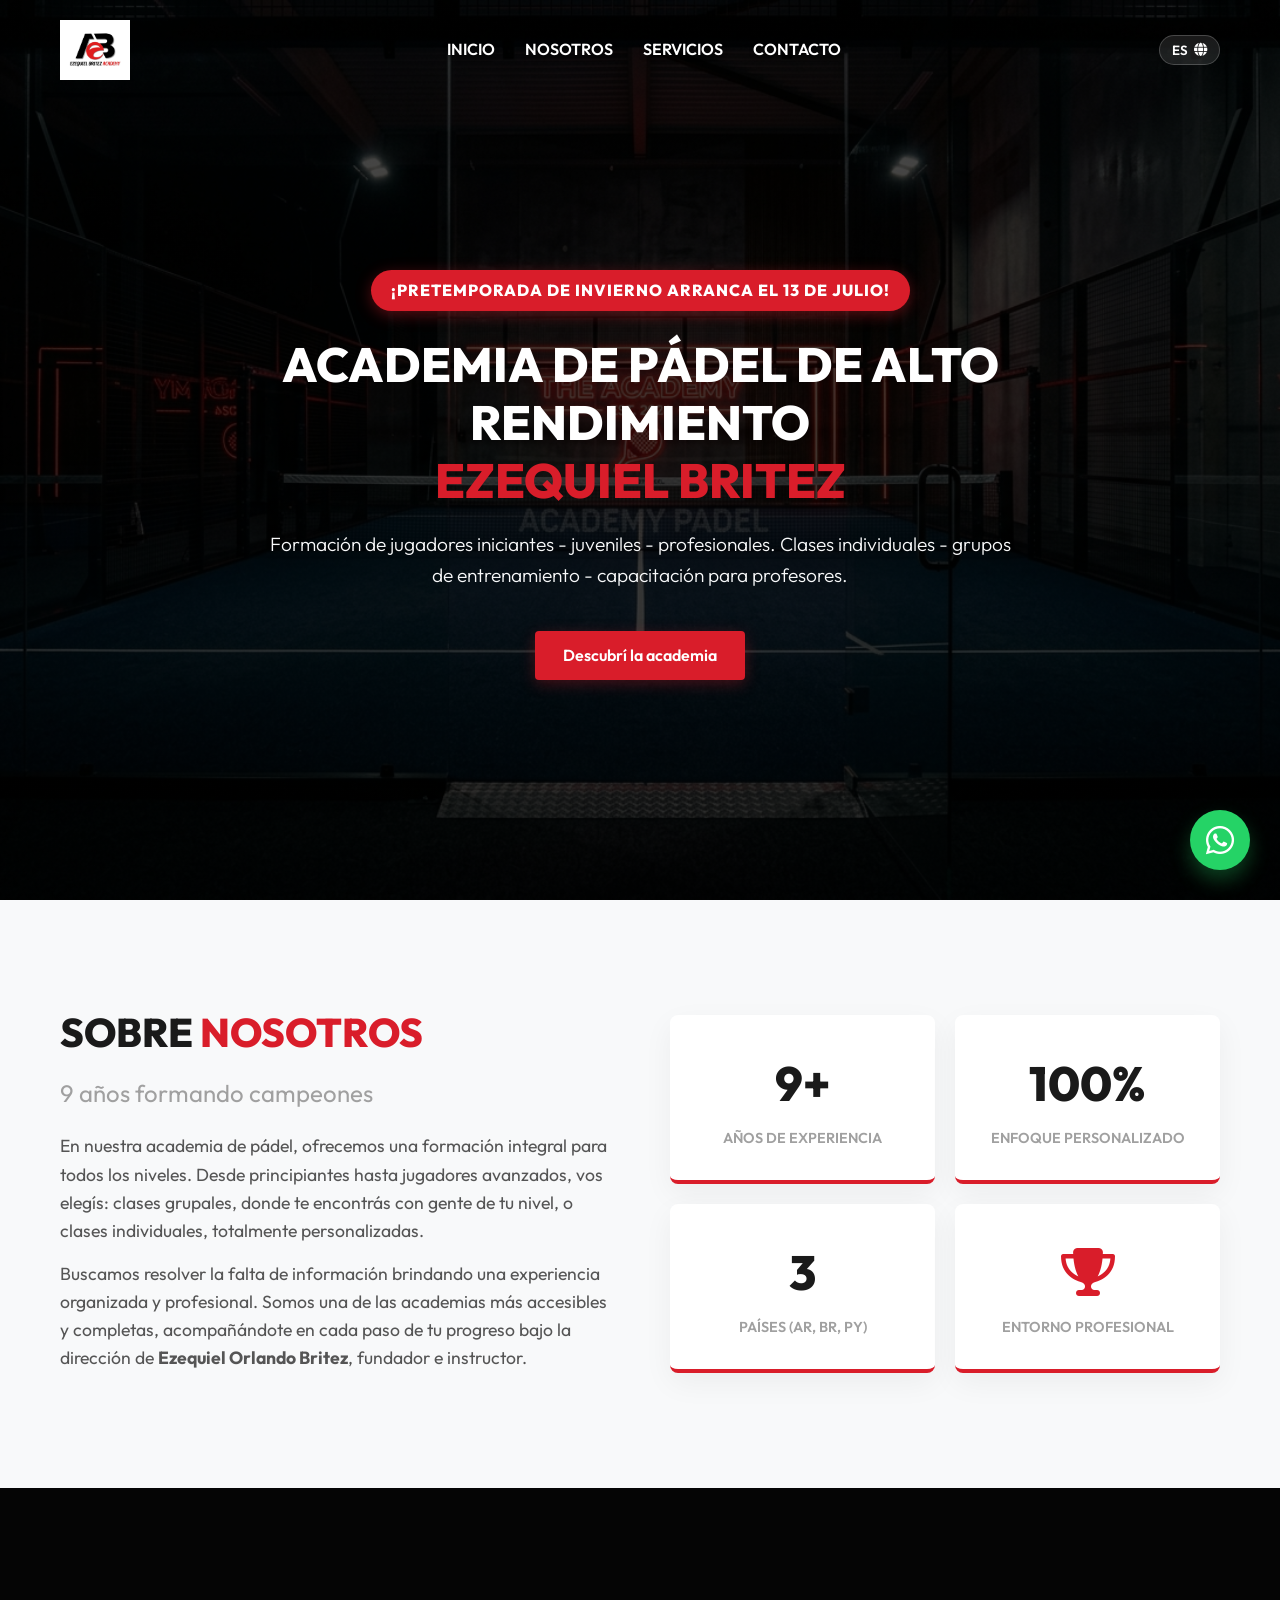
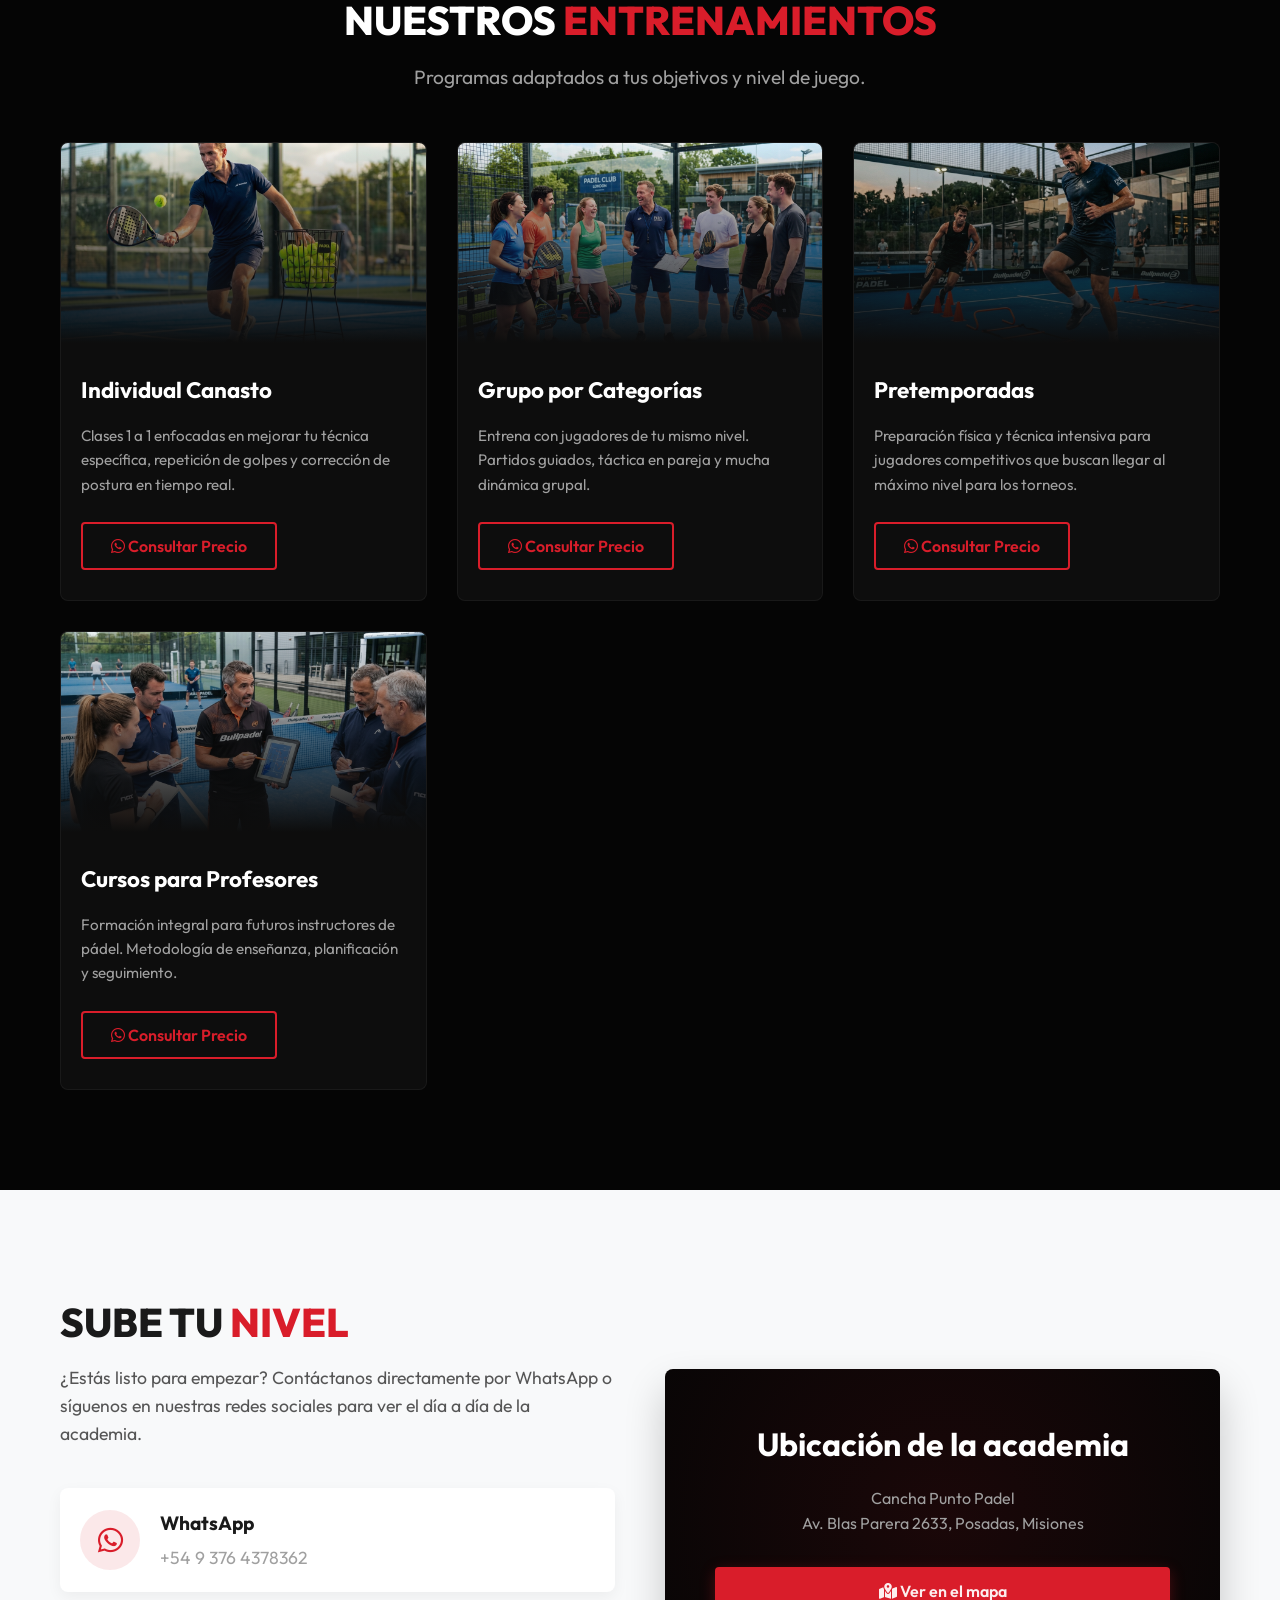
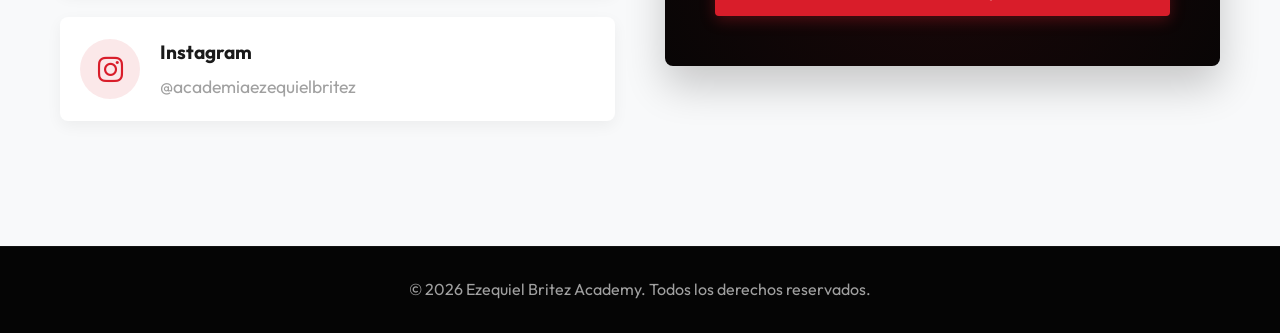
==== index.html @ 7bf3401f "Add files via upload" ====
<!DOCTYPE html>
<html lang="es">
<head>
    <meta charset="UTF-8">
    <meta name="viewport" content="width=device-width, initial-scale=1.0">
    <title>Academia Ezequiel Britez - Pádel</title>
    <meta name="description" content="Academia de Pádel Ezequiel Britez. Formación integral para todos los niveles: principiantes, avanzados, clases grupales e individuales.">
    <link rel="stylesheet" href="style.css">
    <link href="https://fonts.googleapis.com/css2?family=Outfit:wght@300;400;600;800&display=swap" rel="stylesheet">
    <!-- Font Awesome for Icons -->
    <link rel="stylesheet" href="https://cdnjs.cloudflare.com/ajax/libs/font-awesome/6.4.0/css/all.min.css">
</head>
<body>

    <!-- Header -->
    <header id="main-header">
        <div class="container">
            <a href="#" class="logo">
                <img src="assets/logo de la academia.jpeg" alt="Academia Ezequiel Britez" class="logo-img">
            </a>
            
            <nav class="nav-links">
                <a href="#inicio" class="nav-link" data-i18n="nav-inicio">Inicio</a>
                <a href="#nosotros" class="nav-link" data-i18n="nav-nosotros">Nosotros</a>
                <a href="#servicios" class="nav-link" data-i18n="nav-servicios">Servicios</a>
                <a href="#contacto" class="nav-link" data-i18n="nav-contacto">Contacto</a>
            </nav>

            <div class="header-actions">
                <button id="lang-toggle" class="lang-btn">
                    <span id="current-lang">ES</span> <i class="fa-solid fa-globe"></i>
                </button>
                <div class="hamburger">
                    <i class="fa-solid fa-bars"></i>
                </div>
            </div>
        </div>
    </header>

    <!-- Mobile Menu -->
    <div class="mobile-menu">
        <a href="#inicio" class="mobile-link" data-i18n="nav-inicio">Inicio</a>
        <a href="#nosotros" class="mobile-link" data-i18n="nav-nosotros">Nosotros</a>
        <a href="#servicios" class="mobile-link" data-i18n="nav-servicios">Servicios</a>
        <a href="#contacto" class="mobile-link" data-i18n="nav-contacto">Contacto</a>
    </div>

    <!-- Hero Section -->
    <section id="inicio" class="hero" style="background-image: linear-gradient(to bottom, rgba(0,0,0,0.7), rgba(0,0,0,0.8)), url('assets/hero.jpg');">
        <div class="hero-content">
            <div class="promo-badge" data-i18n="promo-badge">¡Pretemporada de Invierno arranca el 13 de Julio!</div>
            <h1 class="hero-title" data-i18n="hero-title">Academia de pádel de alto rendimiento<br><span class="text-red">Ezequiel Britez</span></h1>
            <p class="hero-subtitle" data-i18n="hero-subtitle">Formación de jugadores iniciantes - juveniles - profesionales. Clases individuales - grupos de entrenamiento - capacitación para profesores.</p>
            <a href="#servicios" class="btn btn-primary" data-i18n="hero-btn">Descubrí la academia</a>
        </div>
    </section>

    <!-- Nosotros Section -->
    <section id="nosotros" class="about section-padding">
        <div class="container about-grid">
            <div class="about-text">
                <h2 class="section-title" data-i18n="about-title">Sobre <span class="text-red">Nosotros</span></h2>
                <h3 class="about-subtitle" data-i18n="about-subtitle">9 años formando campeones</h3>
                <p data-i18n="about-p1">En nuestra academia de pádel, ofrecemos una formación integral para todos los niveles. Desde principiantes hasta jugadores avanzados, vos elegís: clases grupales, donde te encontrás con gente de tu nivel, o clases individuales, totalmente personalizadas.</p>
                <p data-i18n="about-p2">Buscamos resolver la falta de información brindando una experiencia organizada y profesional. Somos una de las academias más accesibles y completas, acompañándote en cada paso de tu progreso bajo la dirección de <strong>Ezequiel Orlando Britez</strong>, fundador e instructor.</p>
            </div>
            <div class="about-stats">
                <div class="stat-box">
                    <h4 class="stat-number">9+</h4>
                    <p class="stat-label" data-i18n="stat-years">Años de Experiencia</p>
                </div>
                <div class="stat-box">
                    <h4 class="stat-number">100%</h4>
                    <p class="stat-label" data-i18n="stat-focus">Enfoque Personalizado</p>
                </div>
                <div class="stat-box">
                    <h4 class="stat-number">3</h4>
                    <p class="stat-label" data-i18n="stat-regions">Países (AR, BR, PY)</p>
                </div>
                <div class="stat-box">
                    <h4 class="stat-number"><i class="fa-solid fa-trophy text-red"></i></h4>
                    <p class="stat-label" data-i18n="stat-pro">Entorno Profesional</p>
                </div>
            </div>
        </div>
    </section>

    <!-- Servicios Section -->
    <section id="servicios" class="services section-padding bg-dark">
        <div class="container">
            <div class="section-header text-center">
                <h2 class="section-title text-white" data-i18n="services-title">Nuestros <span class="text-red">Entrenamientos</span></h2>
                <p class="section-desc text-gray" data-i18n="services-subtitle">Programas adaptados a tus objetivos y nivel de juego.</p>
            </div>

            <div class="services-grid">
                <!-- Service 1 -->
                <div class="service-card">
                    <div class="service-img" style="background-image: url('assets/service-1.jpg');"></div>
                    <div class="service-content">
                        <h3 data-i18n="srv1-title">Individual Canasto</h3>
                        <p data-i18n="srv1-desc">Clases 1 a 1 enfocadas en mejorar tu técnica específica, repetición de golpes y corrección de postura en tiempo real.</p>
                        <button class="btn btn-outline-red w-whatsapp" data-msg="Hola Ezequiel, me interesa conocer los precios y horarios de las clases de 'Individual Canasto'.">
                            <i class="fa-brands fa-whatsapp"></i> <span data-i18n="btn-consultar">Consultar Precio</span>
                        </button>
                    </div>
                </div>

                <!-- Service 2 -->
                <div class="service-card">
                    <div class="service-img" style="background-image: url('assets/service-2.jpg');"></div>
                    <div class="service-content">
                        <h3 data-i18n="srv2-title">Grupo por Categorías</h3>
                        <p data-i18n="srv2-desc">Entrena con jugadores de tu mismo nivel. Partidos guiados, táctica en pareja y mucha dinámica grupal.</p>
                        <button class="btn btn-outline-red w-whatsapp" data-msg="Hola Ezequiel, me interesa conocer los precios y horarios del 'Grupo de Entrenamiento por Categorías'.">
                            <i class="fa-brands fa-whatsapp"></i> <span data-i18n="btn-consultar">Consultar Precio</span>
                        </button>
                    </div>
                </div>

                <!-- Service 3 -->
                <div class="service-card">
                    <div class="service-img" style="background-image: url('assets/service-3.jpg');"></div>
                    <div class="service-content">
                        <h3 data-i18n="srv3-title">Pretemporadas</h3>
                        <p data-i18n="srv3-desc">Preparación física y técnica intensiva para jugadores competitivos que buscan llegar al máximo nivel para los torneos.</p>
                        <button class="btn btn-outline-red w-whatsapp" data-msg="Hola Ezequiel, quiero información sobre las 'Pretemporadas' para jugadores competitivos.">
                            <i class="fa-brands fa-whatsapp"></i> <span data-i18n="btn-consultar">Consultar Precio</span>
                        </button>
                    </div>
                </div>

                <!-- Service 4 -->
                <div class="service-card">
                    <div class="service-img" style="background-image: url('assets/service-4.jpg');"></div>
                    <div class="service-content">
                        <h3 data-i18n="srv4-title">Cursos para Profesores</h3>
                        <p data-i18n="srv4-desc">Formación integral para futuros instructores de pádel. Metodología de enseñanza, planificación y seguimiento.</p>
                        <button class="btn btn-outline-red w-whatsapp" data-msg="Hola Ezequiel, estoy interesado en los 'Cursos para Profesores', ¿me podrías pasar información?">
                            <i class="fa-brands fa-whatsapp"></i> <span data-i18n="btn-consultar">Consultar Precio</span>
                        </button>
                    </div>
                </div>
            </div>
        </div>
    </section>

    <!-- Contacto Section -->
    <section id="contacto" class="contact section-padding">
        <div class="container contact-wrapper">
            <div class="contact-info">
                <h2 class="section-title" data-i18n="contact-title">Sube tu <span class="text-red">Nivel</span></h2>
                <p data-i18n="contact-desc">¿Estás listo para empezar? Contáctanos directamente por WhatsApp o síguenos en nuestras redes sociales para ver el día a día de la academia.</p>
                
                <div class="contact-methods">
                    <a href="https://wa.me/5493764378362" target="_blank" class="contact-method">
                        <div class="method-icon"><i class="fa-brands fa-whatsapp"></i></div>
                        <div class="method-text">
                            <h4>WhatsApp</h4>
                            <p>+54 9 376 4378362</p>
                        </div>
                    </a>
                    <a href="https://www.instagram.com/academiaezequielbritez?igsh=MWc5YmJ3Ym0yMmRrbg==" target="_blank" class="contact-method">
                        <div class="method-icon"><i class="fa-brands fa-instagram"></i></div>
                        <div class="method-text">
                            <h4>Instagram</h4>
                            <p>@academiaezequielbritez</p>
                        </div>
                    </a>
                </div>
            </div>
            <div class="contact-cta">
                <div class="cta-box">
                    <h3 data-i18n="location-title">Ubicación de la academia</h3>
                    <p data-i18n="location-desc">Cancha Punto Padel<br>Av. Blas Parera 2633, Posadas, Misiones</p>
                    <a href="https://maps.apple.com/place?address=Avenida%20Blas%20Parera%202633,%20N3300%20Posadas,%20Misiones,%20Argentina&coordinate=-27.377285,-55.903986&name=Punto%20Padel&place-id=I73177FD4A01FAB01&map=explore" target="_blank" class="btn btn-primary w-100 text-center">
                        <i class="fa-solid fa-map-location-dot"></i> <span data-i18n="btn-map">Ver en el mapa</span>
                    </a>
                </div>
            </div>
        </div>
    </section>

    <!-- Footer -->
    <footer class="footer">
        <div class="container">
            <div class="footer-bottom">
                <p>&copy; 2026 Ezequiel Britez Academy. <span data-i18n="footer-rights">Todos los derechos reservados.</span></p>
            </div>
        </div>
    </footer>

    <!-- Floating WhatsApp -->
    <a href="https://wa.me/5493764378362?text=Hola%20Ezequiel,%20quisiera%20saber%20m%C3%A1s%20sobre%20la%20academia." class="floating-wa" target="_blank" aria-label="Contactar por WhatsApp">
        <i class="fa-brands fa-whatsapp"></i>
    </a>

    <script src="main.js"></script>
</body>
</html>
---- style.css ----
/* CSS Variables */
:root {
    --primary-red: #D91D2A; /* Approximated from logo red */
    --primary-red-hover: #b31621;
    --dark-bg: #0D0D0D;
    --darker-bg: #050505;
    --light-bg: #F8F9FA;
    --white: #FFFFFF;
    --gray-text: #A0A0A0;
    --dark-text: #1A1A1A;
    --transition: all 0.3s cubic-bezier(0.25, 0.8, 0.25, 1);
}

/* Reset & Base */
* {
    margin: 0;
    padding: 0;
    box-sizing: border-box;
    font-family: 'Outfit', sans-serif;
}

html {
    scroll-behavior: smooth;
}

body {
    background-color: var(--light-bg);
    color: var(--dark-text);
    line-height: 1.6;
    overflow-x: hidden;
}

/* Typography & Utilities */
.container {
    width: 100%;
    max-width: 1200px;
    margin: 0 auto;
    padding: 0 20px;
}

.text-red { color: var(--primary-red); }
.text-white { color: var(--white); }
.text-gray { color: var(--gray-text); }
.text-center { text-align: center; }
.bg-dark { background-color: var(--darker-bg); }
.w-100 { width: 100%; }

.section-padding { padding: 100px 0; }
.section-title {
    font-size: 2.5rem;
    font-weight: 800;
    margin-bottom: 10px;
    text-transform: uppercase;
}

/* Buttons */
.btn {
    display: inline-block;
    padding: 12px 28px;
    border-radius: 4px;
    font-weight: 600;
    text-decoration: none;
    cursor: pointer;
    transition: var(--transition);
    border: none;
    font-size: 1rem;
}

.btn-primary {
    background-color: var(--primary-red);
    color: var(--white);
    box-shadow: 0 4px 15px rgba(217, 29, 42, 0.3);
}

.btn-primary:hover {
    background-color: var(--primary-red-hover);
    transform: translateY(-2px);
    box-shadow: 0 6px 20px rgba(217, 29, 42, 0.4);
}

.btn-outline-red {
    background-color: transparent;
    color: var(--primary-red);
    border: 2px solid var(--primary-red);
}

.btn-outline-red:hover {
    background-color: var(--primary-red);
    color: var(--white);
}

/* Header */
header {
    position: fixed;
    top: 0;
    left: 0;
    width: 100%;
    z-index: 1000;
    transition: var(--transition);
    padding: 20px 0;
    background-color: transparent;
}

header.scrolled {
    background-color: rgba(5, 5, 5, 0.95);
    padding: 15px 0;
    backdrop-filter: blur(10px);
    box-shadow: 0 4px 20px rgba(0,0,0,0.1);
}

header .container {
    display: flex;
    justify-content: space-between;
    align-items: center;
}

.logo {
    display: flex;
    align-items: center;
    gap: 10px;
    text-decoration: none;
}

.logo-aeb {
    font-size: 2.2rem;
    font-weight: 800;
    color: var(--white);
    font-style: italic;
    letter-spacing: -2px;
}

.logo-text {
    font-size: 1rem;
    font-weight: 800;
    color: var(--white);
    line-height: 1.1;
    max-width: 100px;
}

.logo-img {
    height: 60px;
    width: auto;
    object-fit: contain;
    transition: var(--transition);
}

header.scrolled .logo-img {
    height: 50px;
}

header:not(.scrolled) .logo-text,
header:not(.scrolled) .logo-aeb {
    text-shadow: 0 2px 4px rgba(0,0,0,0.5);
}

.nav-links {
    display: flex;
    gap: 30px;
}

.nav-link {
    color: var(--white);
    text-decoration: none;
    font-weight: 600;
    font-size: 1rem;
    text-transform: uppercase;
    transition: var(--transition);
}

.nav-link:hover {
    color: var(--primary-red);
}

header:not(.scrolled) .nav-link {
    text-shadow: 0 2px 4px rgba(0,0,0,0.5);
}

.header-actions {
    display: flex;
    align-items: center;
    gap: 20px;
}

.lang-btn {
    background: rgba(255,255,255,0.1);
    border: 1px solid rgba(255,255,255,0.2);
    color: white;
    padding: 6px 12px;
    border-radius: 20px;
    cursor: pointer;
    font-weight: 600;
    transition: var(--transition);
    display: flex;
    align-items: center;
    gap: 6px;
}

.lang-btn:hover {
    background: var(--primary-red);
    border-color: var(--primary-red);
}

.hamburger {
    display: none;
    color: white;
    font-size: 1.5rem;
    cursor: pointer;
}

/* Mobile Menu */
.mobile-menu {
    position: fixed;
    top: 0;
    right: -100%;
    width: 250px;
    height: 100vh;
    background-color: var(--darker-bg);
    z-index: 999;
    padding-top: 80px;
    display: flex;
    flex-direction: column;
    align-items: center;
    gap: 20px;
    transition: var(--transition);
    box-shadow: -5px 0 20px rgba(0,0,0,0.5);
}

.mobile-menu.active {
    right: 0;
}

.mobile-link {
    color: white;
    text-decoration: none;
    font-size: 1.2rem;
    font-weight: 600;
    text-transform: uppercase;
}

/* Hero */
.hero {
    height: 100vh;
    background-size: cover;
    background-position: center;
    display: flex;
    align-items: center;
    position: relative;
}

.hero-content {
    max-width: 800px;
    padding: 0 20px;
    margin: 0 auto;
    text-align: center;
    position: relative;
    z-index: 2;
    margin-top: 50px;
}

.promo-badge {
    display: inline-block;
    background-color: var(--primary-red);
    color: var(--white);
    padding: 8px 20px;
    border-radius: 30px;
    font-weight: 800;
    font-size: 1rem;
    margin-bottom: 25px;
    text-transform: uppercase;
    letter-spacing: 1px;
    box-shadow: 0 4px 15px rgba(217, 29, 42, 0.4);
    animation: pulse-badge 2s infinite;
}

@keyframes pulse-badge {
    0% { transform: scale(1); box-shadow: 0 4px 15px rgba(217, 29, 42, 0.4); }
    50% { transform: scale(1.05); box-shadow: 0 4px 25px rgba(217, 29, 42, 0.6); }
    100% { transform: scale(1); box-shadow: 0 4px 15px rgba(217, 29, 42, 0.4); }
}

.hero-title {
    font-size: 3rem;
    color: var(--white);
    font-weight: 800;
    line-height: 1.2;
    margin-bottom: 20px;
    text-transform: uppercase;
}

.hero-subtitle {
    font-size: 1.2rem;
    color: var(--light-bg);
    margin-bottom: 40px;
    font-weight: 300;
}

/* Nosotros */
.about-grid {
    display: grid;
    grid-template-columns: 1fr 1fr;
    gap: 60px;
    align-items: center;
}

.about-subtitle {
    font-size: 1.5rem;
    color: var(--gray-text);
    margin-bottom: 20px;
    font-weight: 400;
}

.about-text p {
    margin-bottom: 15px;
    font-size: 1.1rem;
    color: #555;
}

.about-stats {
    display: grid;
    grid-template-columns: 1fr 1fr;
    gap: 20px;
}

.stat-box {
    background-color: white;
    padding: 30px;
    border-radius: 8px;
    text-align: center;
    box-shadow: 0 10px 30px rgba(0,0,0,0.05);
    border-bottom: 4px solid var(--primary-red);
    transition: var(--transition);
}

.stat-box:hover {
    transform: translateY(-5px);
}

.stat-number {
    font-size: 3rem;
    font-weight: 800;
    color: var(--dark-text);
    margin-bottom: 5px;
}

.stat-label {
    font-weight: 600;
    color: var(--gray-text);
    text-transform: uppercase;
    font-size: 0.9rem;
}

/* Servicios */
.section-desc {
    font-size: 1.2rem;
    margin-bottom: 50px;
}

.services-grid {
    display: grid;
    grid-template-columns: repeat(auto-fit, minmax(280px, 1fr));
    gap: 30px;
}

.service-card {
    background-color: var(--dark-bg);
    border-radius: 8px;
    overflow: hidden;
    transition: var(--transition);
    border: 1px solid rgba(255,255,255,0.05);
}

.service-card:hover {
    transform: translateY(-10px);
    box-shadow: 0 15px 30px rgba(0,0,0,0.4);
    border-color: rgba(217, 29, 42, 0.3);
}

.service-img {
    height: 200px;
    background-size: cover;
    background-position: center;
    position: relative;
}

.service-img::after {
    content: '';
    position: absolute;
    top: 0; left: 0; right: 0; bottom: 0;
    background: linear-gradient(to bottom, transparent, var(--dark-bg));
}

.service-content {
    padding: 30px 20px;
}

.service-content h3 {
    color: var(--white);
    font-size: 1.4rem;
    margin-bottom: 15px;
}

.service-content p {
    color: var(--gray-text);
    margin-bottom: 25px;
    font-size: 0.95rem;
}

/* Contacto */
.contact-wrapper {
    display: grid;
    grid-template-columns: 1fr 1fr;
    gap: 50px;
    align-items: center;
}

.contact-info p {
    margin-bottom: 40px;
    font-size: 1.1rem;
    color: #555;
}

.contact-method {
    display: flex;
    align-items: center;
    gap: 20px;
    margin-bottom: 25px;
    text-decoration: none;
    color: var(--dark-text);
    padding: 20px;
    background-color: white;
    border-radius: 8px;
    box-shadow: 0 5px 15px rgba(0,0,0,0.05);
    transition: var(--transition);
}

.contact-method:hover {
    transform: translateX(10px);
    border-left: 4px solid var(--primary-red);
}

.method-icon {
    width: 60px;
    height: 60px;
    background-color: rgba(217, 29, 42, 0.1);
    color: var(--primary-red);
    border-radius: 50%;
    display: flex;
    justify-content: center;
    align-items: center;
    font-size: 1.8rem;
}

.method-text h4 {
    font-size: 1.2rem;
    margin-bottom: 5px;
}

.method-text p {
    margin-bottom: 0;
    color: var(--gray-text);
}

.cta-box {
    background-color: var(--darker-bg);
    padding: 50px;
    border-radius: 8px;
    color: white;
    text-align: center;
    box-shadow: 0 20px 40px rgba(0,0,0,0.2);
    position: relative;
    overflow: hidden;
}

.cta-box::before {
    content: '';
    position: absolute;
    top: -50%; left: -50%;
    width: 200%; height: 200%;
    background: radial-gradient(circle, rgba(217, 29, 42, 0.1) 0%, transparent 60%);
}

.cta-box h3 {
    font-size: 2rem;
    margin-bottom: 15px;
    position: relative;
    z-index: 1;
}

.cta-box p {
    color: var(--gray-text);
    margin-bottom: 30px;
    position: relative;
    z-index: 1;
}

/* Footer */
.footer {
    background-color: var(--darker-bg);
    color: var(--gray-text);
    text-align: center;
    padding: 30px 0;
    border-top: 1px solid rgba(255,255,255,0.05);
}

/* Floating WA */
.floating-wa {
    position: fixed;
    bottom: 30px;
    right: 30px;
    width: 60px;
    height: 60px;
    background-color: #25D366;
    color: white;
    border-radius: 50%;
    display: flex;
    justify-content: center;
    align-items: center;
    font-size: 2rem;
    box-shadow: 0 10px 20px rgba(37, 211, 102, 0.3);
    z-index: 999;
    text-decoration: none;
    transition: var(--transition);
    animation: pulse 2s infinite;
}

.floating-wa:hover {
    transform: scale(1.1);
}

@keyframes pulse {
    0% { box-shadow: 0 0 0 0 rgba(37, 211, 102, 0.5); }
    70% { box-shadow: 0 0 0 15px rgba(37, 211, 102, 0); }
    100% { box-shadow: 0 0 0 0 rgba(37, 211, 102, 0); }
}

/* Responsive */
@media (max-width: 992px) {
    .about-grid, .contact-wrapper {
        grid-template-columns: 1fr;
    }
    .hero-title { font-size: 2.5rem; }
}

@media (max-width: 768px) {
    .nav-links { display: none; }
    .hamburger { display: block; }
    .hero-title { font-size: 2rem; }
    header.scrolled { padding: 10px 0; }
    .logo-aeb { font-size: 1.8rem; }
    .logo-text { font-size: 0.8rem; }
}
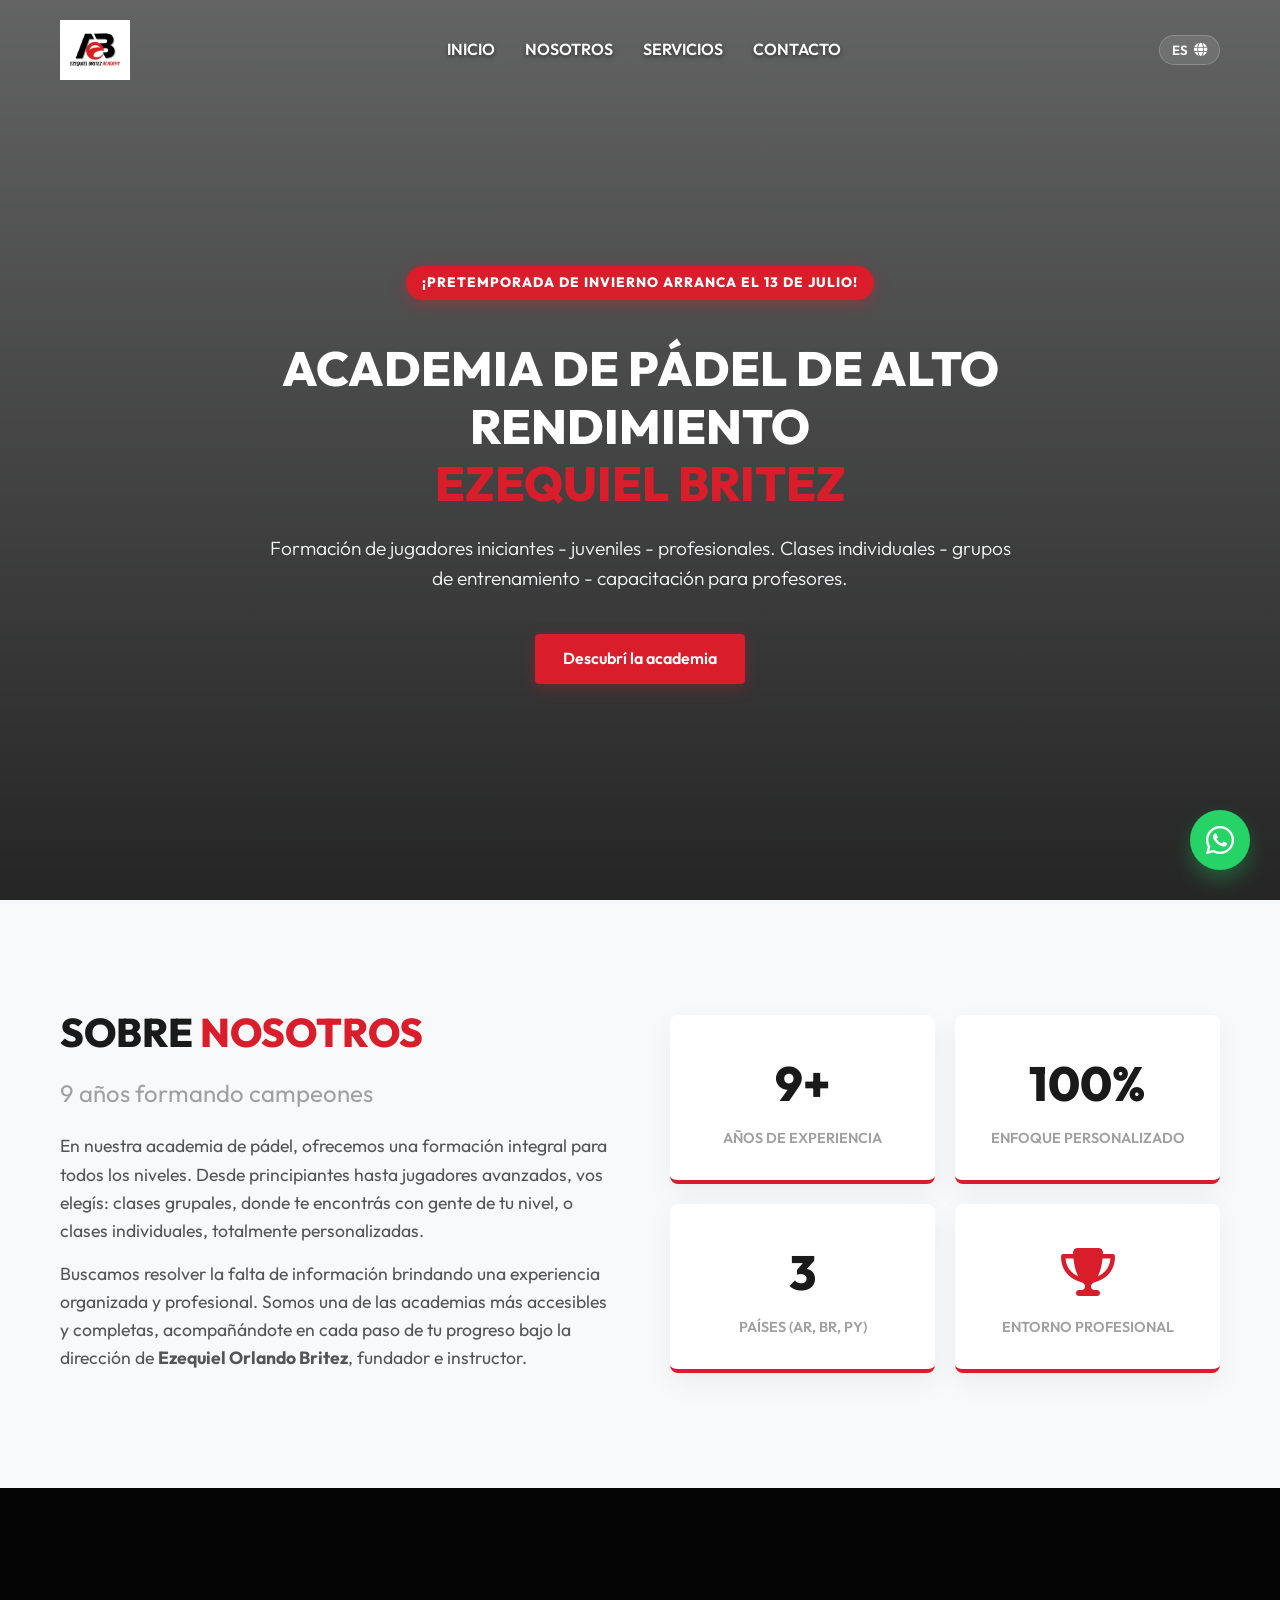
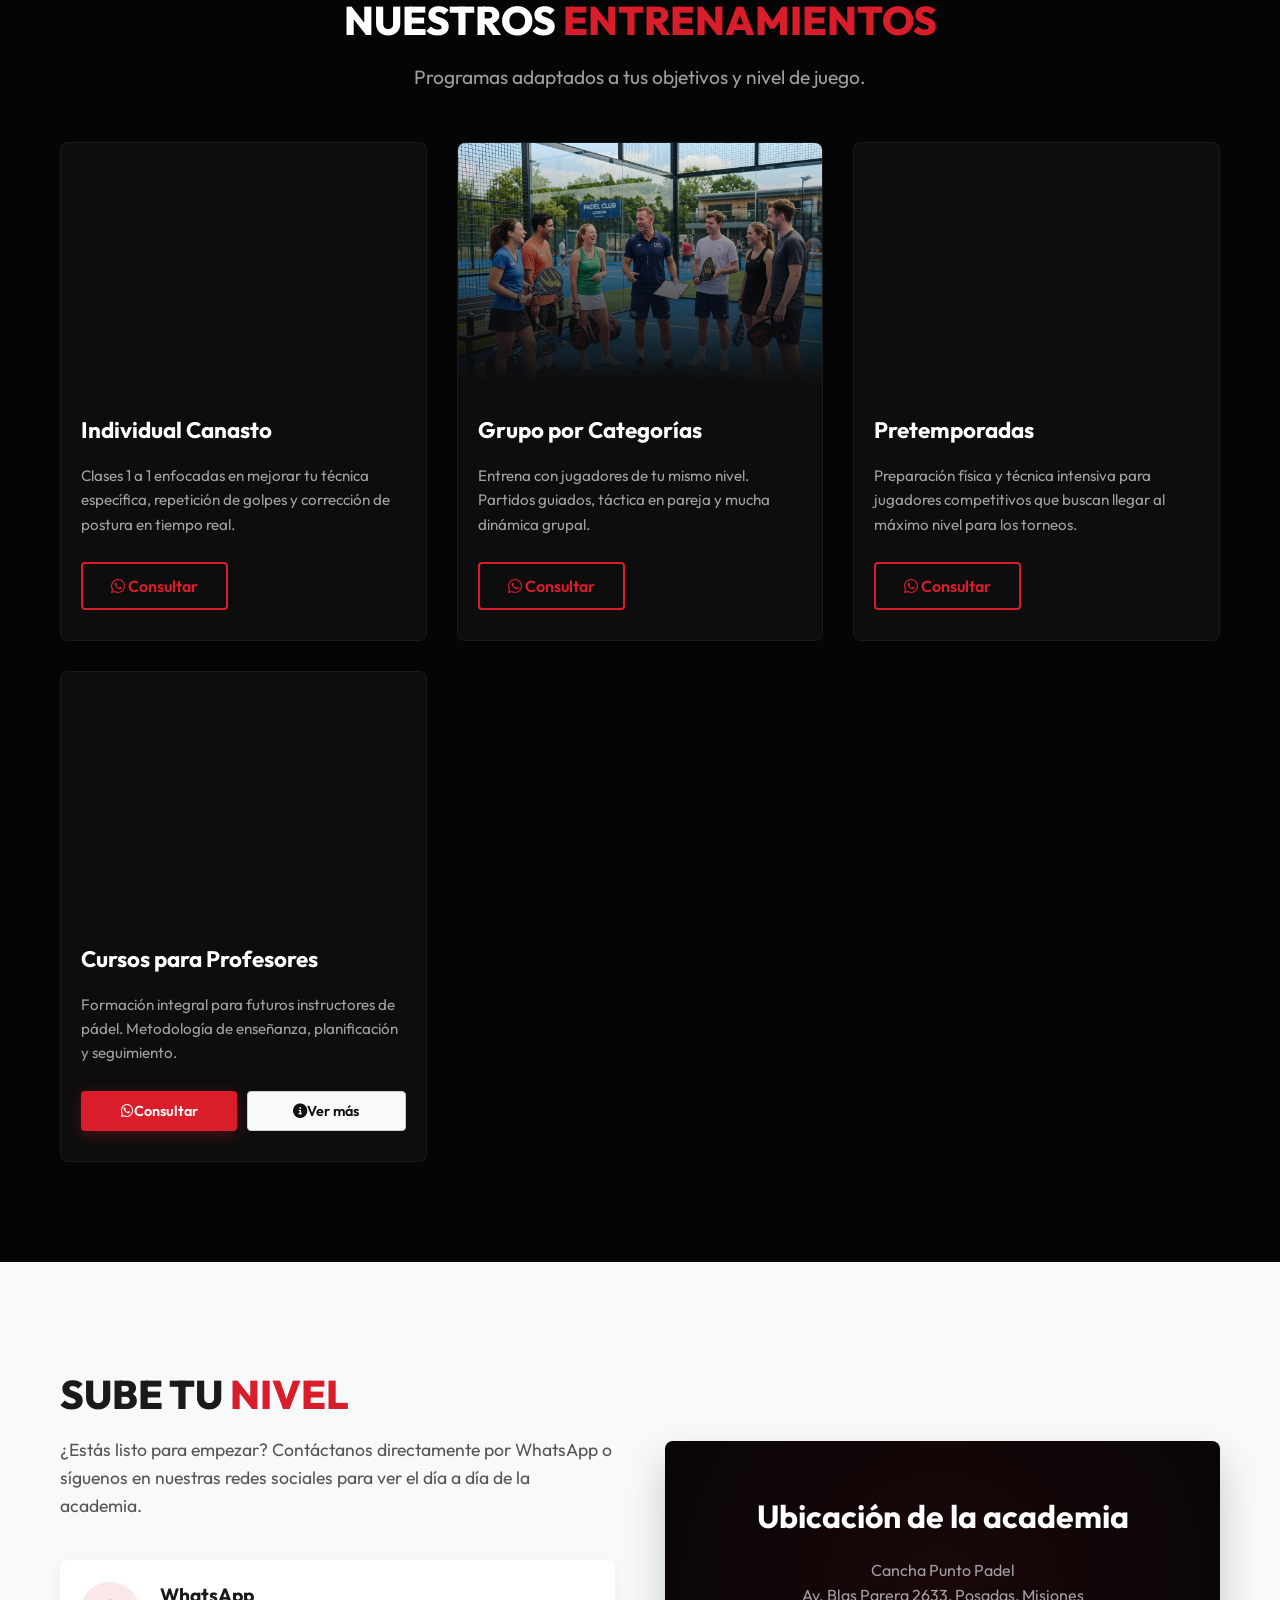
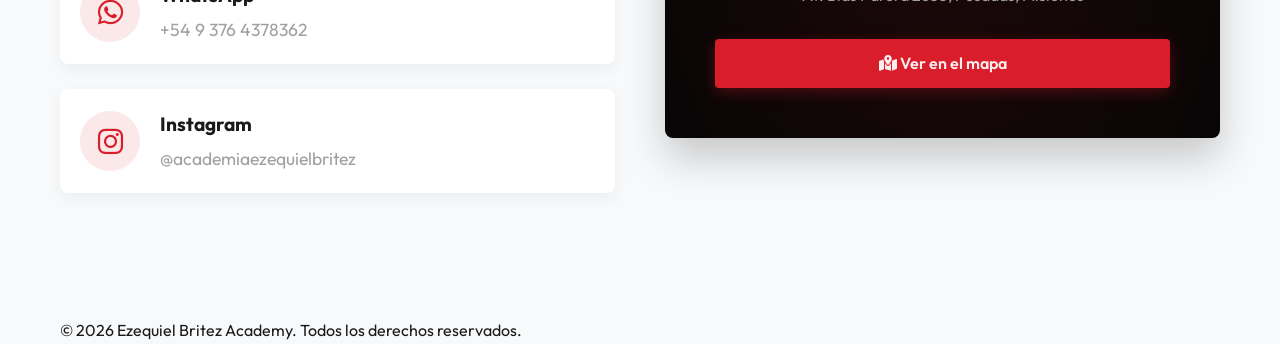
==== commit 014540da: "Add files via upload" ====
--- a/index.html
+++ b/index.html
@@ -5,6 +5,20 @@
     <meta name="viewport" content="width=device-width, initial-scale=1.0">
     <title>Academia Ezequiel Britez - Pádel</title>
     <meta name="description" content="Academia de Pádel Ezequiel Britez. Formación integral para todos los niveles: principiantes, avanzados, clases grupales e individuales.">
+    
+    <!-- Open Graph / WhatsApp / Facebook -->
+    <meta property="og:type" content="website">
+    <meta property="og:title" content="Academia Ezequiel Britez - Pádel">
+    <meta property="og:description" content="Formación integral para todos los niveles: principiantes, avanzados, clases grupales e individuales.">
+    <meta property="og:image" content="assets/logo%20de%20la%20academia.jpeg">
+    <meta property="og:site_name" content="Ezequiel Britez Academy">
+
+    <!-- Twitter -->
+    <meta name="twitter:card" content="summary">
+    <meta name="twitter:title" content="Academia Ezequiel Britez - Pádel">
+    <meta name="twitter:description" content="Formación integral para todos los niveles: principiantes, avanzados, clases grupales e individuales.">
+    <meta name="twitter:image" content="assets/logo%20de%20la%20academia.jpeg">
+
     <link rel="stylesheet" href="style.css">
     <link href="https://fonts.googleapis.com/css2?family=Outfit:wght@300;400;600;800&display=swap" rel="stylesheet">
     <!-- Font Awesome for Icons -->
@@ -46,7 +60,11 @@
     </div>
 
     <!-- Hero Section -->
-    <section id="inicio" class="hero" style="background-image: linear-gradient(to bottom, rgba(0,0,0,0.7), rgba(0,0,0,0.8)), url('assets/hero.jpg');">
+    <section id="inicio" class="hero">
+        <video autoplay loop muted playsinline class="hero-video">
+            <source src="assets/hero-video.mp4?v=2" type="video/mp4">
+        </video>
+        <div class="hero-overlay"></div>
         <div class="hero-content">
             <div class="promo-badge" data-i18n="promo-badge">¡Pretemporada de Invierno arranca el 13 de Julio!</div>
             <h1 class="hero-title" data-i18n="hero-title">Academia de pádel de alto rendimiento<br><span class="text-red">Ezequiel Britez</span></h1>
@@ -94,56 +112,90 @@
             </div>
 
             <div class="services-grid">
-                <!-- Service 1 -->
-                <div class="service-card">
-                    <div class="service-img" style="background-image: url('assets/service-1.jpg');"></div>
+                <!-- Servicio 1 -->
+                <div class="service-card">
+                    <div class="service-img" style="background-image: url('assets/service-1.jpeg?v=2');"></div>
                     <div class="service-content">
                         <h3 data-i18n="srv1-title">Individual Canasto</h3>
                         <p data-i18n="srv1-desc">Clases 1 a 1 enfocadas en mejorar tu técnica específica, repetición de golpes y corrección de postura en tiempo real.</p>
                         <button class="btn btn-outline-red w-whatsapp" data-msg="Hola Ezequiel, me interesa conocer los precios y horarios de las clases de 'Individual Canasto'.">
-                            <i class="fa-brands fa-whatsapp"></i> <span data-i18n="btn-consultar">Consultar Precio</span>
+                            <i class="fa-brands fa-whatsapp"></i> <span data-i18n="btn-consultar">Consultar</span>
                         </button>
                     </div>
                 </div>
 
-                <!-- Service 2 -->
-                <div class="service-card">
-                    <div class="service-img" style="background-image: url('assets/service-2.jpg');"></div>
+                <!-- Servicio 2 -->
+                <div class="service-card">
+                    <div class="service-img" style="background-image: url('assets/service-2.jpg?v=4');"></div>
                     <div class="service-content">
                         <h3 data-i18n="srv2-title">Grupo por Categorías</h3>
                         <p data-i18n="srv2-desc">Entrena con jugadores de tu mismo nivel. Partidos guiados, táctica en pareja y mucha dinámica grupal.</p>
                         <button class="btn btn-outline-red w-whatsapp" data-msg="Hola Ezequiel, me interesa conocer los precios y horarios del 'Grupo de Entrenamiento por Categorías'.">
-                            <i class="fa-brands fa-whatsapp"></i> <span data-i18n="btn-consultar">Consultar Precio</span>
+                            <i class="fa-brands fa-whatsapp"></i> <span data-i18n="btn-consultar">Consultar</span>
                         </button>
                     </div>
                 </div>
 
-                <!-- Service 3 -->
-                <div class="service-card">
-                    <div class="service-img" style="background-image: url('assets/service-3.jpg');"></div>
+                <!-- Servicio 3 -->
+                <div class="service-card">
+                    <div class="service-img" style="background-image: url('assets/service-3.png?v=2');"></div>
                     <div class="service-content">
                         <h3 data-i18n="srv3-title">Pretemporadas</h3>
                         <p data-i18n="srv3-desc">Preparación física y técnica intensiva para jugadores competitivos que buscan llegar al máximo nivel para los torneos.</p>
                         <button class="btn btn-outline-red w-whatsapp" data-msg="Hola Ezequiel, quiero información sobre las 'Pretemporadas' para jugadores competitivos.">
-                            <i class="fa-brands fa-whatsapp"></i> <span data-i18n="btn-consultar">Consultar Precio</span>
+                            <i class="fa-brands fa-whatsapp"></i> <span data-i18n="btn-consultar">Consultar</span>
                         </button>
                     </div>
                 </div>
 
-                <!-- Service 4 -->
-                <div class="service-card">
-                    <div class="service-img" style="background-image: url('assets/service-4.jpg');"></div>
+                <!-- Servicio 4 -->
+                <div class="service-card">
+                    <div class="service-img" style="background-image: url('assets/service-4.jpeg?v=2');"></div>
                     <div class="service-content">
                         <h3 data-i18n="srv4-title">Cursos para Profesores</h3>
                         <p data-i18n="srv4-desc">Formación integral para futuros instructores de pádel. Metodología de enseñanza, planificación y seguimiento.</p>
-                        <button class="btn btn-outline-red w-whatsapp" data-msg="Hola Ezequiel, estoy interesado en los 'Cursos para Profesores', ¿me podrías pasar información?">
-                            <i class="fa-brands fa-whatsapp"></i> <span data-i18n="btn-consultar">Consultar Precio</span>
-                        </button>
-                    </div>
-                </div>
-            </div>
-        </div>
-    </section>
+                        <div class="service-actions">
+                            <button class="btn btn-primary w-whatsapp" data-msg="Hola Ezequiel, estoy interesado en los 'Cursos para Profesores', ¿me podrías pasar información?">
+                                <i class="fa-brands fa-whatsapp"></i> <span data-i18n="btn-consultar">Consultar</span>
+                            </button>
+                            <button class="btn btn-secondary open-modal-btn" data-target="courseModal"><i class="fa-solid fa-circle-info"></i> <span data-i18n="btn-ver-mas">Ver más</span></button>
+                        </div>
+                    </div>
+                </div>
+            </div>
+        </div>
+    </section>
+
+    <!-- Course Modal -->
+    <div id="courseModal" class="modal">
+        <div class="modal-content">
+            <span class="close-modal">&times;</span>
+            <h2 data-i18n="modal-course-title">Curso de Profesores de Pádel</h2>
+            <div class="modal-body">
+                <p data-i18n="modal-course-p1">Convertite en Profesor de Pádel con la metodología de Academia Ezequiel Britez.</p>
+                <p data-i18n="modal-course-p2">Aprendé a planificar clases, corregir la técnica de tus alumnos y desarrollar entrenamientos para jugadores de todos los niveles. Descubrí una metodología práctica, enfocada en la enseñanza, la evolución del jugador y la organización profesional de cada clase.</p>
+                
+                <h3 data-i18n="modal-course-h3">¿Qué vas a aprender?</h3>
+                <ul>
+                    <li data-i18n="modal-course-li1">🎾 Planificación y estructura de clases.</li>
+                    <li data-i18n="modal-course-li2">👨‍🏫 Técnicas de enseñanza y corrección de golpes.</li>
+                    <li data-i18n="modal-course-li3">📈 Metodologías para clases individuales, grupales y escuelitas.</li>
+                    <li data-i18n="modal-course-li4">💪 Organización de entrenamientos físicos y técnicos.</li>
+                    <li data-i18n="modal-course-li5">📜 Formación con la metodología de Academia Ezequiel Britez.</li>
+                </ul>
+                
+                <div class="modal-download">
+                    <i class="fa-solid fa-file-word"></i> <span data-i18n="modal-course-doc">CURSO ENTRENADOR DE PÁDEL - ACADEMIA EZEQUIEL BRITEZ.docx</span>
+                </div>
+
+                <p class="modal-footer-text" data-i18n="modal-course-footer">📲 Consultá por fechas, modalidad y más información.</p>
+                
+                <a href="https://wa.me/5493764378362?text=Hola%20Ezequiel,%20quisiera%20saber%20m%C3%A1s%20sobre%20el%20curso%20de%20profesores." target="_blank" class="btn btn-primary w-100 text-center" style="margin-top: 20px;">
+                    <i class="fa-brands fa-whatsapp"></i> <span data-i18n="btn-consultar">Consultar</span>
+                </a>
+            </div>
+        </div>
+    </div>
 
     <!-- Contacto Section -->
     <section id="contacto" class="contact section-padding">
@@ -182,7 +234,7 @@
     </section>
 
     <!-- Footer -->
-    <footer class="footer">
+    <footer id="main-footer">
         <div class="container">
             <div class="footer-bottom">
                 <p>&copy; 2026 Ezequiel Britez Academy. <span data-i18n="footer-rights">Todos los derechos reservados.</span></p>
--- a/style.css
+++ b/style.css
@@ -240,11 +240,33 @@
 /* Hero */
 .hero {
     height: 100vh;
-    background-size: cover;
-    background-position: center;
     display: flex;
     align-items: center;
     position: relative;
+    overflow: hidden;
+}
+
+.hero-video {
+    position: absolute;
+    top: 50%;
+    left: 50%;
+    min-width: 100%;
+    min-height: 100%;
+    width: auto;
+    height: auto;
+    transform: translateX(-50%) translateY(-50%);
+    z-index: 0;
+    object-fit: cover;
+}
+
+.hero-overlay {
+    position: absolute;
+    top: 0;
+    left: 0;
+    width: 100%;
+    height: 100%;
+    background: linear-gradient(to bottom, rgba(0,0,0,0.6), rgba(0,0,0,0.85));
+    z-index: 1;
 }
 
 .hero-content {
@@ -261,11 +283,11 @@
     display: inline-block;
     background-color: var(--primary-red);
     color: var(--white);
-    padding: 8px 20px;
+    padding: 6px 16px;
     border-radius: 30px;
     font-weight: 800;
-    font-size: 1rem;
-    margin-bottom: 25px;
+    font-size: 0.85rem;
+    margin-bottom: 40px;
     text-transform: uppercase;
     letter-spacing: 1px;
     box-shadow: 0 4px 15px rgba(217, 29, 42, 0.4);
@@ -376,10 +398,13 @@
 }
 
 .service-img {
-    height: 200px;
+    height: 240px; /* Un poco más alto para lucir mejor las fotos reales */
     background-size: cover;
-    background-position: center;
+    background-position: center 30%; /* Enfoca ligeramente más arriba del centro, ideal para fotos de personas */
+    background-repeat: no-repeat;
     position: relative;
+    image-rendering: -webkit-optimize-contrast;
+    image-rendering: high-quality;
 }
 
 .service-img::after {
@@ -544,8 +569,147 @@
 @media (max-width: 768px) {
     .nav-links { display: none; }
     .hamburger { display: block; }
-    .hero-title { font-size: 2rem; }
+    .hero-title { font-size: 1.8rem; line-height: 1.2; margin-bottom: 15px; }
+    .hero-subtitle { font-size: 0.95rem; margin-bottom: 25px; padding: 0 5px; }
+    .promo-badge { font-size: 0.7rem; padding: 4px 12px; margin-bottom: 35px; letter-spacing: 0.5px; }
+    .hero-content { margin-top: 10px; }
+    .btn { padding: 10px 20px; font-size: 0.95rem; }
     header.scrolled { padding: 10px 0; }
-    .logo-aeb { font-size: 1.8rem; }
-    .logo-text { font-size: 0.8rem; }
-}
+    .logo-img { height: 40px; }
+}
+
+/* Service Actions */
+.service-actions {
+    display: flex;
+    gap: 10px;
+    flex-wrap: wrap;
+    margin-top: 15px;
+}
+
+.service-actions .btn {
+    flex: 1;
+    min-width: 120px;
+    padding: 10px 15px;
+    font-size: 0.9rem;
+    white-space: nowrap;
+    display: flex;
+    justify-content: center;
+    align-items: center;
+}
+
+.btn-secondary {
+    background-color: var(--light-bg);
+    color: var(--dark-bg);
+    border: 1px solid #ccc;
+}
+
+.btn-secondary:hover {
+    background-color: #ddd;
+}
+
+/* Modal Styles */
+.modal {
+    display: none; 
+    position: fixed; 
+    z-index: 1000; 
+    left: 0;
+    top: 0;
+    width: 100%; 
+    height: 100%; 
+    overflow: auto; 
+    background-color: rgba(0,0,0,0.8); 
+    backdrop-filter: blur(5px);
+}
+
+.modal-content {
+    background-color: var(--light-bg);
+    margin: 10% auto; 
+    padding: 30px;
+    border-radius: 12px;
+    width: 90%;
+    max-width: 600px;
+    position: relative;
+    box-shadow: 0 10px 30px rgba(0,0,0,0.5);
+    animation: modalSlideIn 0.3s ease-out forwards;
+}
+
+@keyframes modalSlideIn {
+    from { transform: translateY(-50px); opacity: 0; }
+    to { transform: translateY(0); opacity: 1; }
+}
+
+.close-modal {
+    color: var(--gray-text);
+    position: absolute;
+    top: 15px;
+    right: 20px;
+    font-size: 28px;
+    font-weight: bold;
+    cursor: pointer;
+    transition: var(--transition);
+}
+
+.close-modal:hover,
+.close-modal:focus {
+    color: var(--primary-red);
+    text-decoration: none;
+}
+
+.modal-body {
+    margin-top: 20px;
+    color: var(--dark-bg);
+}
+
+.modal-body p {
+    margin-bottom: 15px;
+    line-height: 1.6;
+}
+
+.modal-body h3 {
+    margin: 20px 0 10px;
+    color: var(--primary-red);
+    font-size: 1.3rem;
+}
+
+.modal-body ul {
+    list-style-type: none;
+    padding-left: 0;
+    margin-bottom: 20px;
+}
+
+.modal-body li {
+    margin-bottom: 8px;
+    padding-left: 25px;
+    position: relative;
+}
+
+.modal-body li::before {
+    content: '✓';
+    color: var(--primary-red);
+    position: absolute;
+    left: 0;
+    font-weight: bold;
+}
+
+.modal-download {
+    background-color: #fff;
+    padding: 15px;
+    border-radius: 8px;
+    border: 1px solid #ddd;
+    margin: 20px 0;
+    display: flex;
+    align-items: center;
+    gap: 10px;
+    font-weight: 600;
+}
+
+.modal-download i {
+    color: #2b579a; /* Word blue color */
+    font-size: 1.5rem;
+}
+
+.modal-footer-text {
+    font-weight: 600;
+    text-align: center;
+    margin-top: 25px;
+}
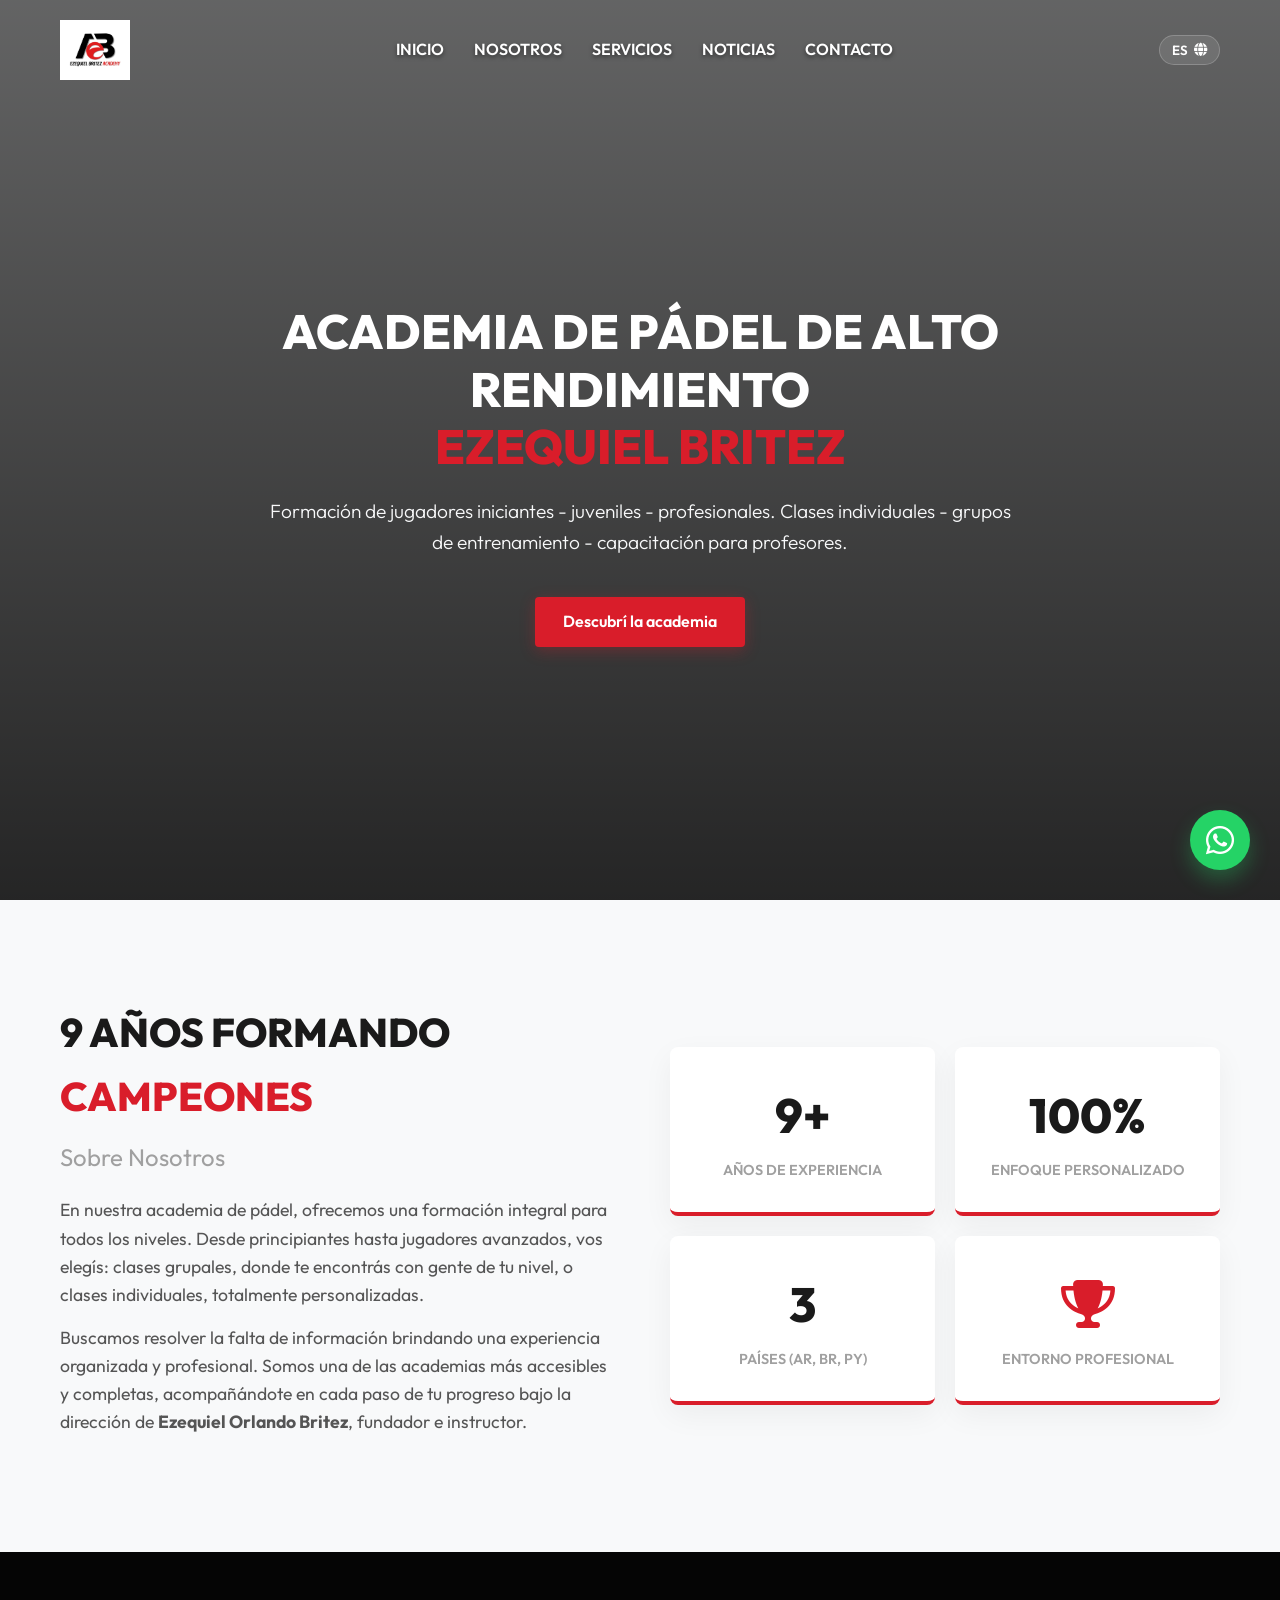
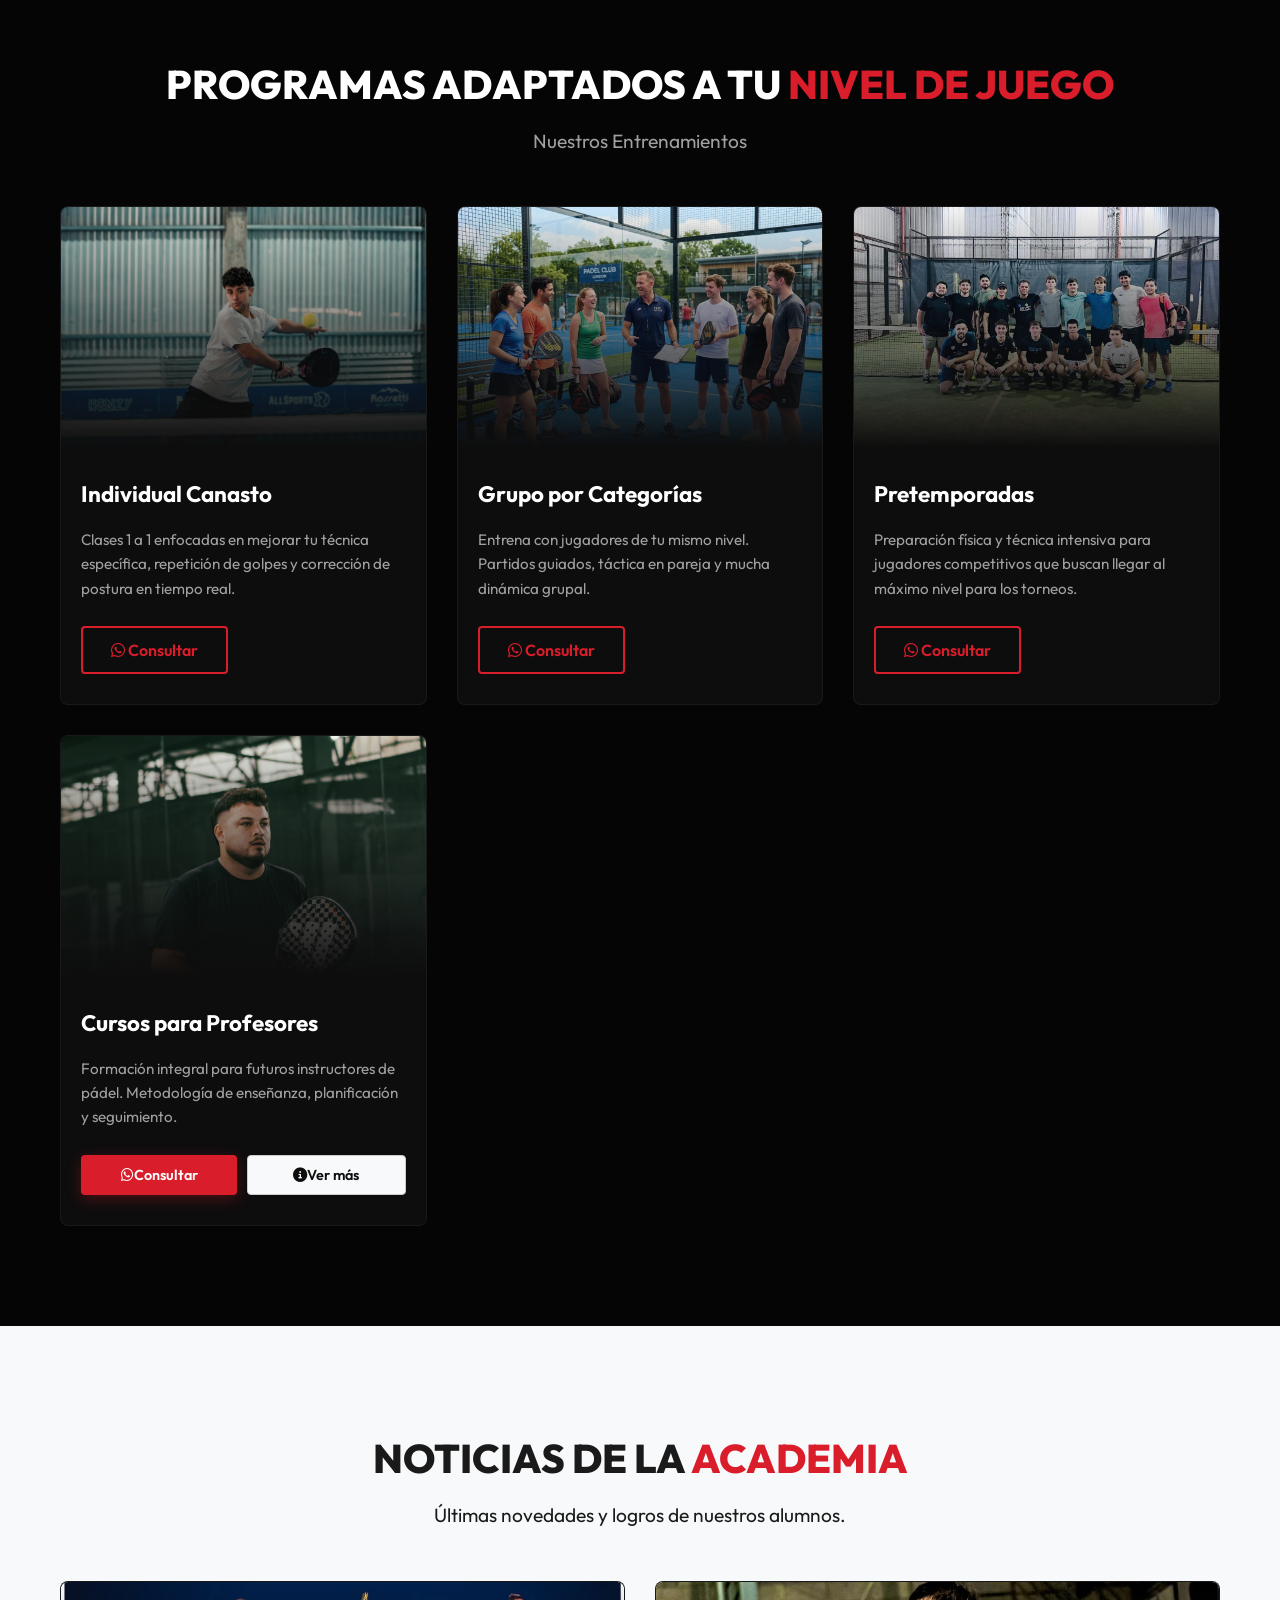
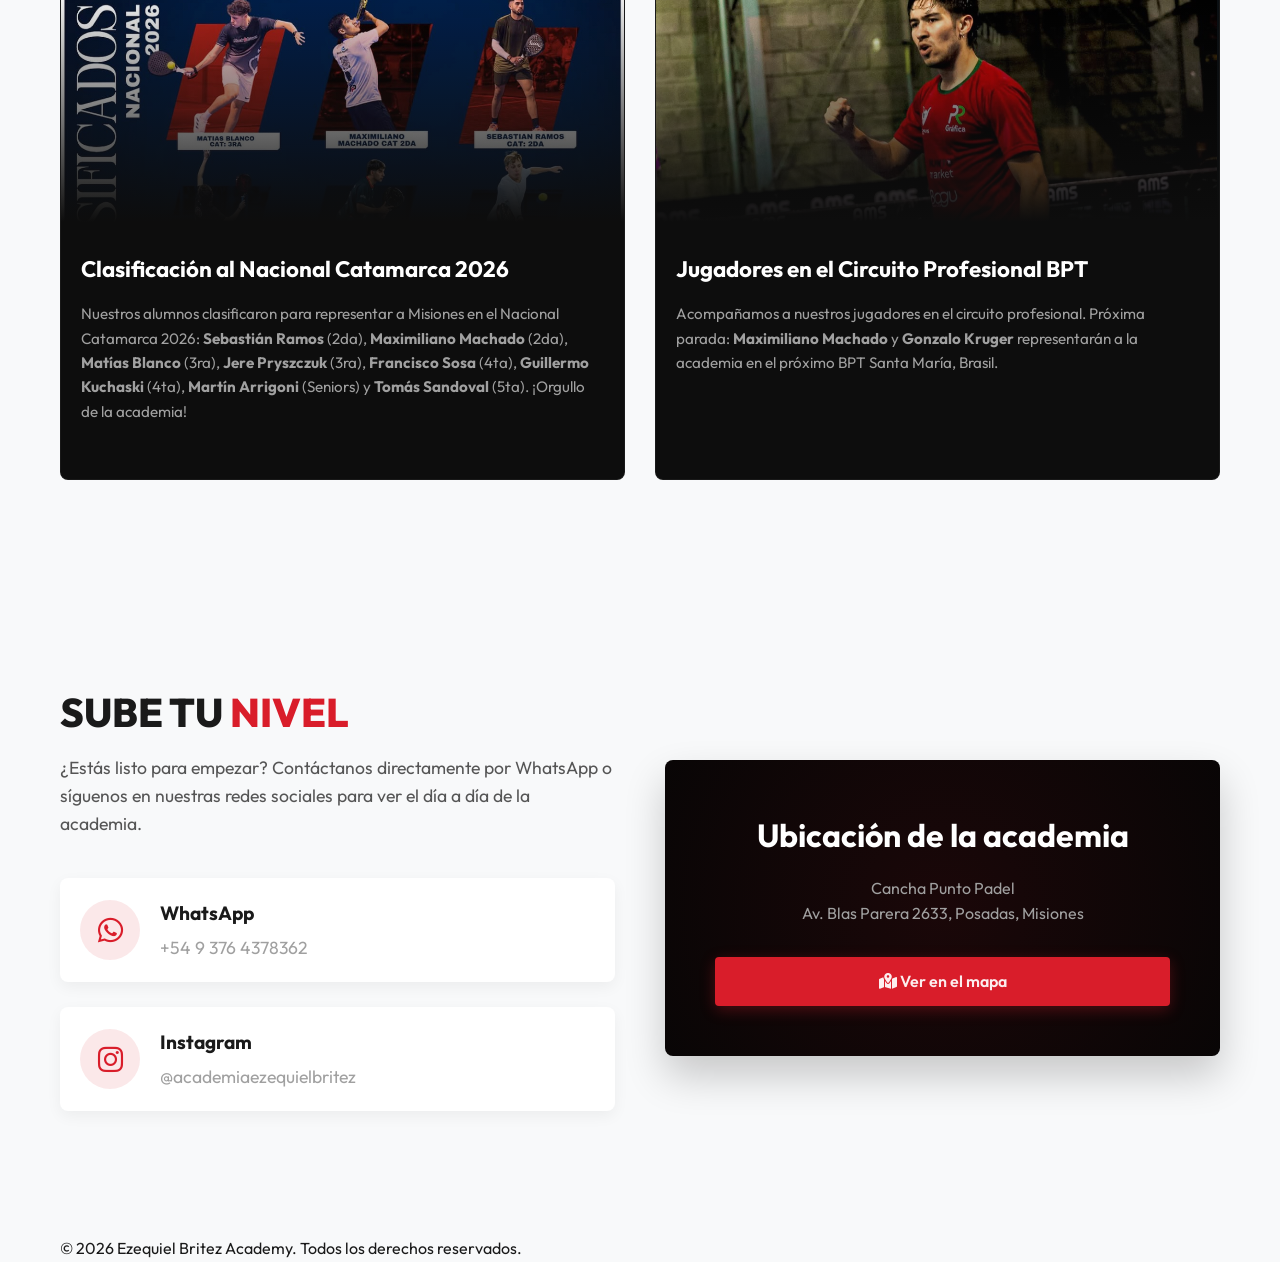
==== commit d2aab1ca: "Add files via upload" ====
--- a/index.html
+++ b/index.html
@@ -32,11 +32,11 @@
             <a href="#" class="logo">
                 <img src="assets/logo de la academia.jpeg" alt="Academia Ezequiel Britez" class="logo-img">
             </a>
-            
             <nav class="nav-links">
                 <a href="#inicio" class="nav-link" data-i18n="nav-inicio">Inicio</a>
                 <a href="#nosotros" class="nav-link" data-i18n="nav-nosotros">Nosotros</a>
                 <a href="#servicios" class="nav-link" data-i18n="nav-servicios">Servicios</a>
+                <a href="#noticias" class="nav-link" data-i18n="nav-noticias">Noticias</a>
                 <a href="#contacto" class="nav-link" data-i18n="nav-contacto">Contacto</a>
             </nav>
 
@@ -51,11 +51,11 @@
         </div>
     </header>
 
-    <!-- Mobile Menu -->
     <div class="mobile-menu">
         <a href="#inicio" class="mobile-link" data-i18n="nav-inicio">Inicio</a>
         <a href="#nosotros" class="mobile-link" data-i18n="nav-nosotros">Nosotros</a>
         <a href="#servicios" class="mobile-link" data-i18n="nav-servicios">Servicios</a>
+        <a href="#noticias" class="mobile-link" data-i18n="nav-noticias">Noticias</a>
         <a href="#contacto" class="mobile-link" data-i18n="nav-contacto">Contacto</a>
     </div>
 
@@ -66,7 +66,7 @@
         </video>
         <div class="hero-overlay"></div>
         <div class="hero-content">
-            <div class="promo-badge" data-i18n="promo-badge">¡Pretemporada de Invierno arranca el 13 de Julio!</div>
+
             <h1 class="hero-title" data-i18n="hero-title">Academia de pádel de alto rendimiento<br><span class="text-red">Ezequiel Britez</span></h1>
             <p class="hero-subtitle" data-i18n="hero-subtitle">Formación de jugadores iniciantes - juveniles - profesionales. Clases individuales - grupos de entrenamiento - capacitación para profesores.</p>
             <a href="#servicios" class="btn btn-primary" data-i18n="hero-btn">Descubrí la academia</a>
@@ -77,8 +77,8 @@
     <section id="nosotros" class="about section-padding">
         <div class="container about-grid">
             <div class="about-text">
-                <h2 class="section-title" data-i18n="about-title">Sobre <span class="text-red">Nosotros</span></h2>
-                <h3 class="about-subtitle" data-i18n="about-subtitle">9 años formando campeones</h3>
+                <h2 class="section-title" data-i18n="about-title">9 años formando <span class="text-red">campeones</span></h2>
+                <h3 class="about-subtitle" data-i18n="about-subtitle">Sobre Nosotros</h3>
                 <p data-i18n="about-p1">En nuestra academia de pádel, ofrecemos una formación integral para todos los niveles. Desde principiantes hasta jugadores avanzados, vos elegís: clases grupales, donde te encontrás con gente de tu nivel, o clases individuales, totalmente personalizadas.</p>
                 <p data-i18n="about-p2">Buscamos resolver la falta de información brindando una experiencia organizada y profesional. Somos una de las academias más accesibles y completas, acompañándote en cada paso de tu progreso bajo la dirección de <strong>Ezequiel Orlando Britez</strong>, fundador e instructor.</p>
             </div>
@@ -107,8 +107,8 @@
     <section id="servicios" class="services section-padding bg-dark">
         <div class="container">
             <div class="section-header text-center">
-                <h2 class="section-title text-white" data-i18n="services-title">Nuestros <span class="text-red">Entrenamientos</span></h2>
-                <p class="section-desc text-gray" data-i18n="services-subtitle">Programas adaptados a tus objetivos y nivel de juego.</p>
+                <h2 class="section-title text-white" data-i18n="services-title">Programas adaptados a tu <span class="text-red">nivel de juego</span></h2>
+                <p class="section-desc text-gray" data-i18n="services-subtitle">Nuestros Entrenamientos</p>
             </div>
 
             <div class="services-grid">
@@ -190,12 +190,42 @@
 
                 <p class="modal-footer-text" data-i18n="modal-course-footer">📲 Consultá por fechas, modalidad y más información.</p>
                 
-                <a href="https://wa.me/5493764378362?text=Hola%20Ezequiel,%20quisiera%20saber%20m%C3%A1s%20sobre%20el%20curso%20de%20profesores." target="_blank" class="btn btn-primary w-100 text-center" style="margin-top: 20px;">
-                    <i class="fa-brands fa-whatsapp"></i> <span data-i18n="btn-consultar">Consultar</span>
+                <a href="curso-login.html" class="btn btn-primary w-100 text-center" style="margin-top: 20px;">
+                    <i class="fa-solid fa-lock"></i> <span data-i18n="btn-acceso-alumnos">Acceso Alumnos</span>
                 </a>
             </div>
         </div>
     </div>
+
+    <!-- Noticias Section -->
+    <section id="noticias" class="services section-padding">
+        <div class="container">
+            <div class="section-header text-center">
+                <h2 class="section-title" data-i18n="news-title">Noticias de la <span class="text-red">Academia</span></h2>
+                <p class="section-desc" data-i18n="news-subtitle">Últimas novedades y logros de nuestros alumnos.</p>
+            </div>
+
+            <div class="services-grid">
+                <!-- Noticia 1 -->
+                <div class="service-card">
+                    <div class="service-img" style="background-color: #ddd; background-image: url('assets/noticia-1.png?v=2');"></div>
+                    <div class="service-content">
+                        <h3 data-i18n="news1-title">Clasificación al Nacional Catamarca 2026</h3>
+                        <p data-i18n="news1-desc">Nuestros alumnos clasificaron para representar a Misiones en el Nacional Catamarca 2026: <strong>Sebastián Ramos</strong> (2da), <strong>Maximiliano Machado</strong> (2da), <strong>Matías Blanco</strong> (3ra), <strong>Jere Pryszczuk</strong> (3ra), <strong>Francisco Sosa</strong> (4ta), <strong>Guillermo Kuchaski</strong> (4ta), <strong>Martín Arrigoni</strong> (Seniors) y <strong>Tomás Sandoval</strong> (5ta). ¡Orgullo de la academia!</p>
+                    </div>
+                </div>
+
+                <!-- Noticia 2 -->
+                <div class="service-card">
+                    <div class="service-img" style="background-color: #ddd; background-image: url('assets/noticia-2.png?v=2');"></div>
+                    <div class="service-content">
+                        <h3 data-i18n="news2-title">Jugadores en el Circuito Profesional BPT</h3>
+                        <p data-i18n="news2-desc">Acompañamos a nuestros jugadores en el circuito profesional. Próxima parada: <strong>Maximiliano Machado</strong> y <strong>Gonzalo Kruger</strong> representarán a la academia en el próximo BPT Santa María, Brasil.</p>
+                    </div>
+                </div>
+            </div>
+        </div>
+    </section>
 
     <!-- Contacto Section -->
     <section id="contacto" class="contact section-padding">
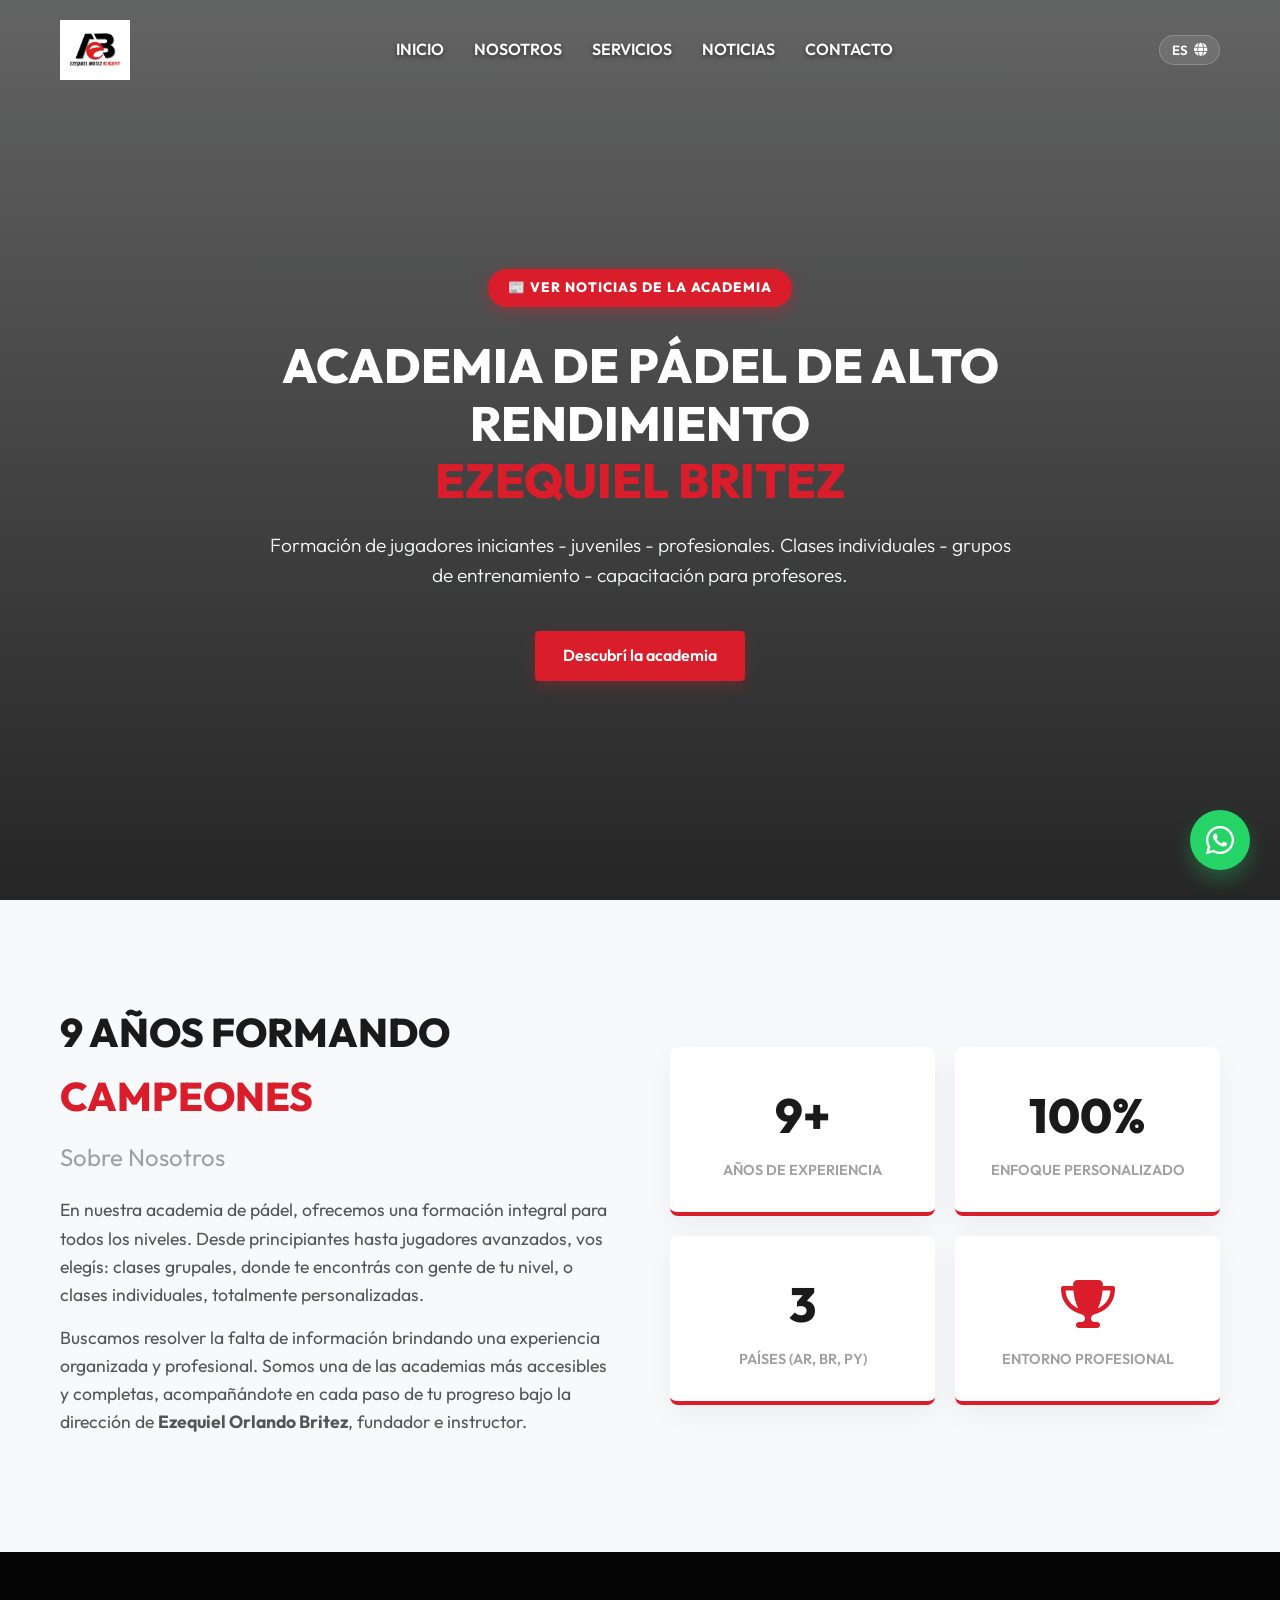
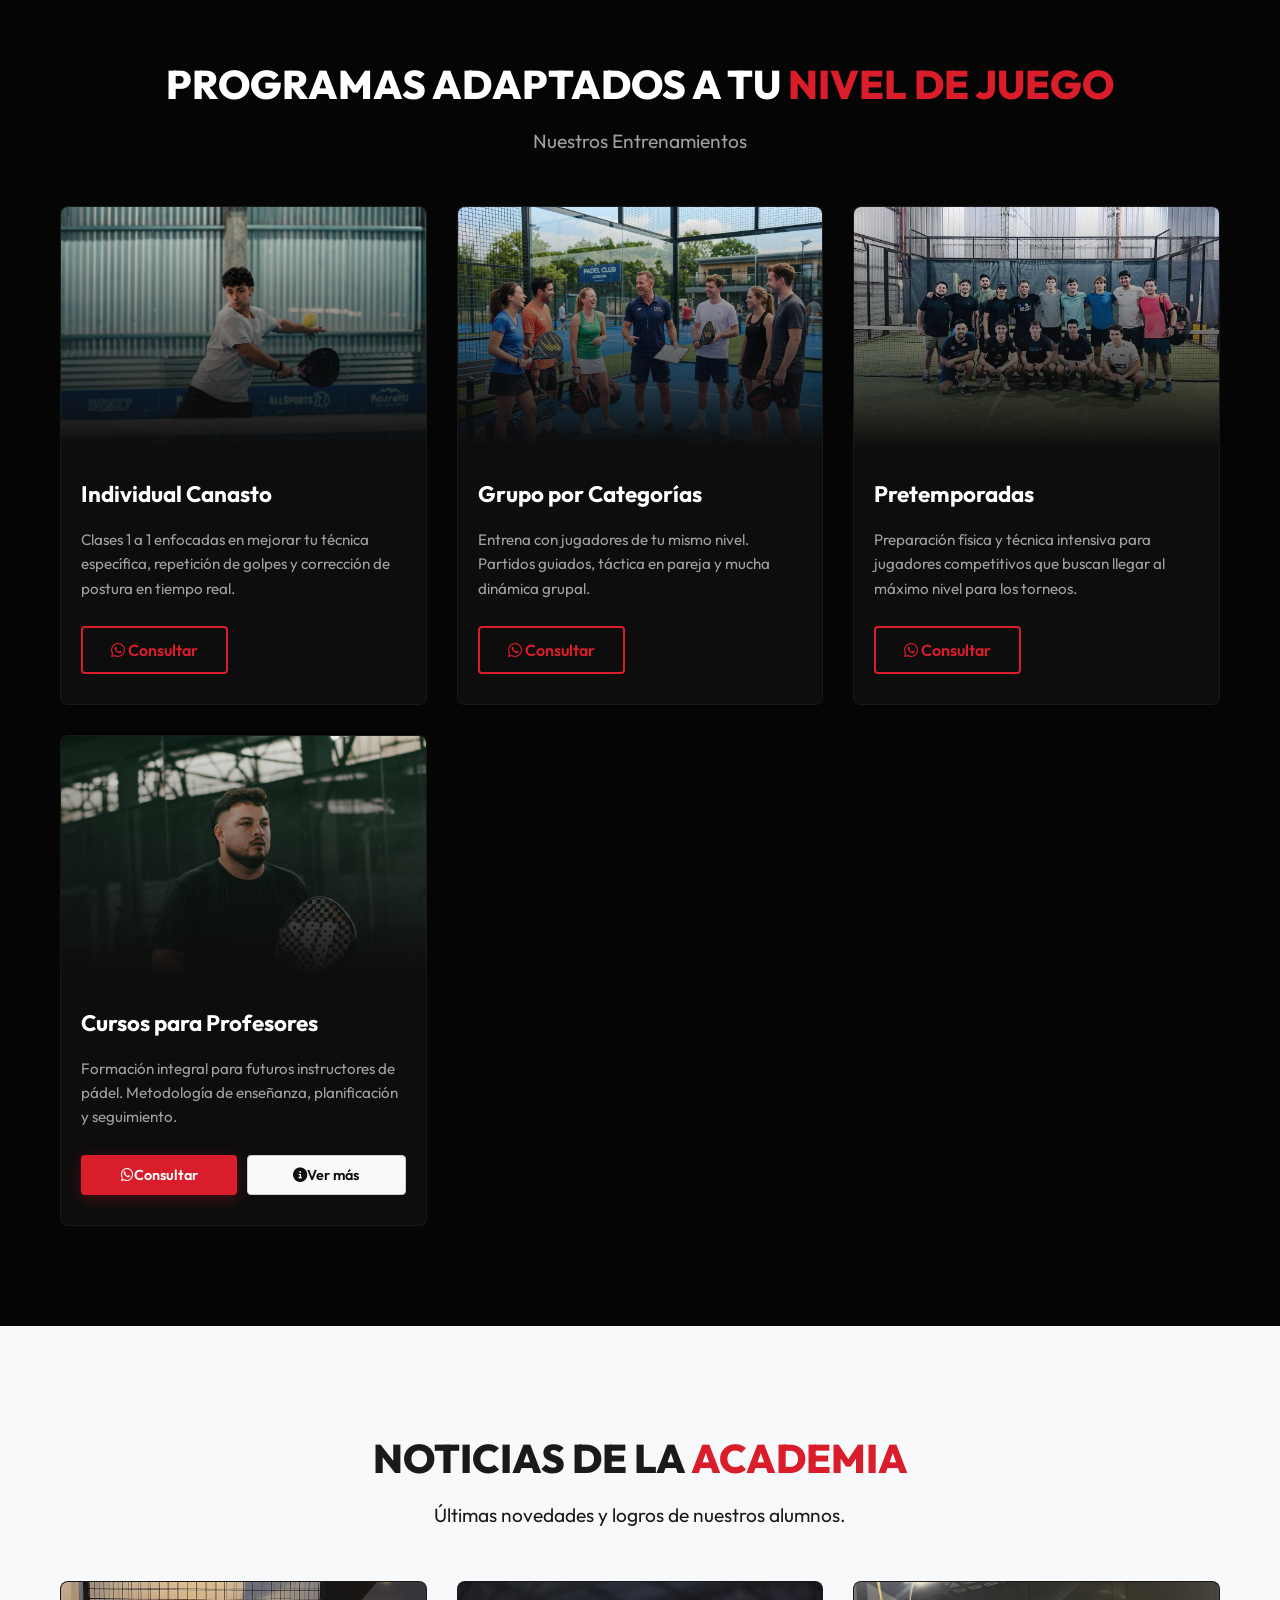
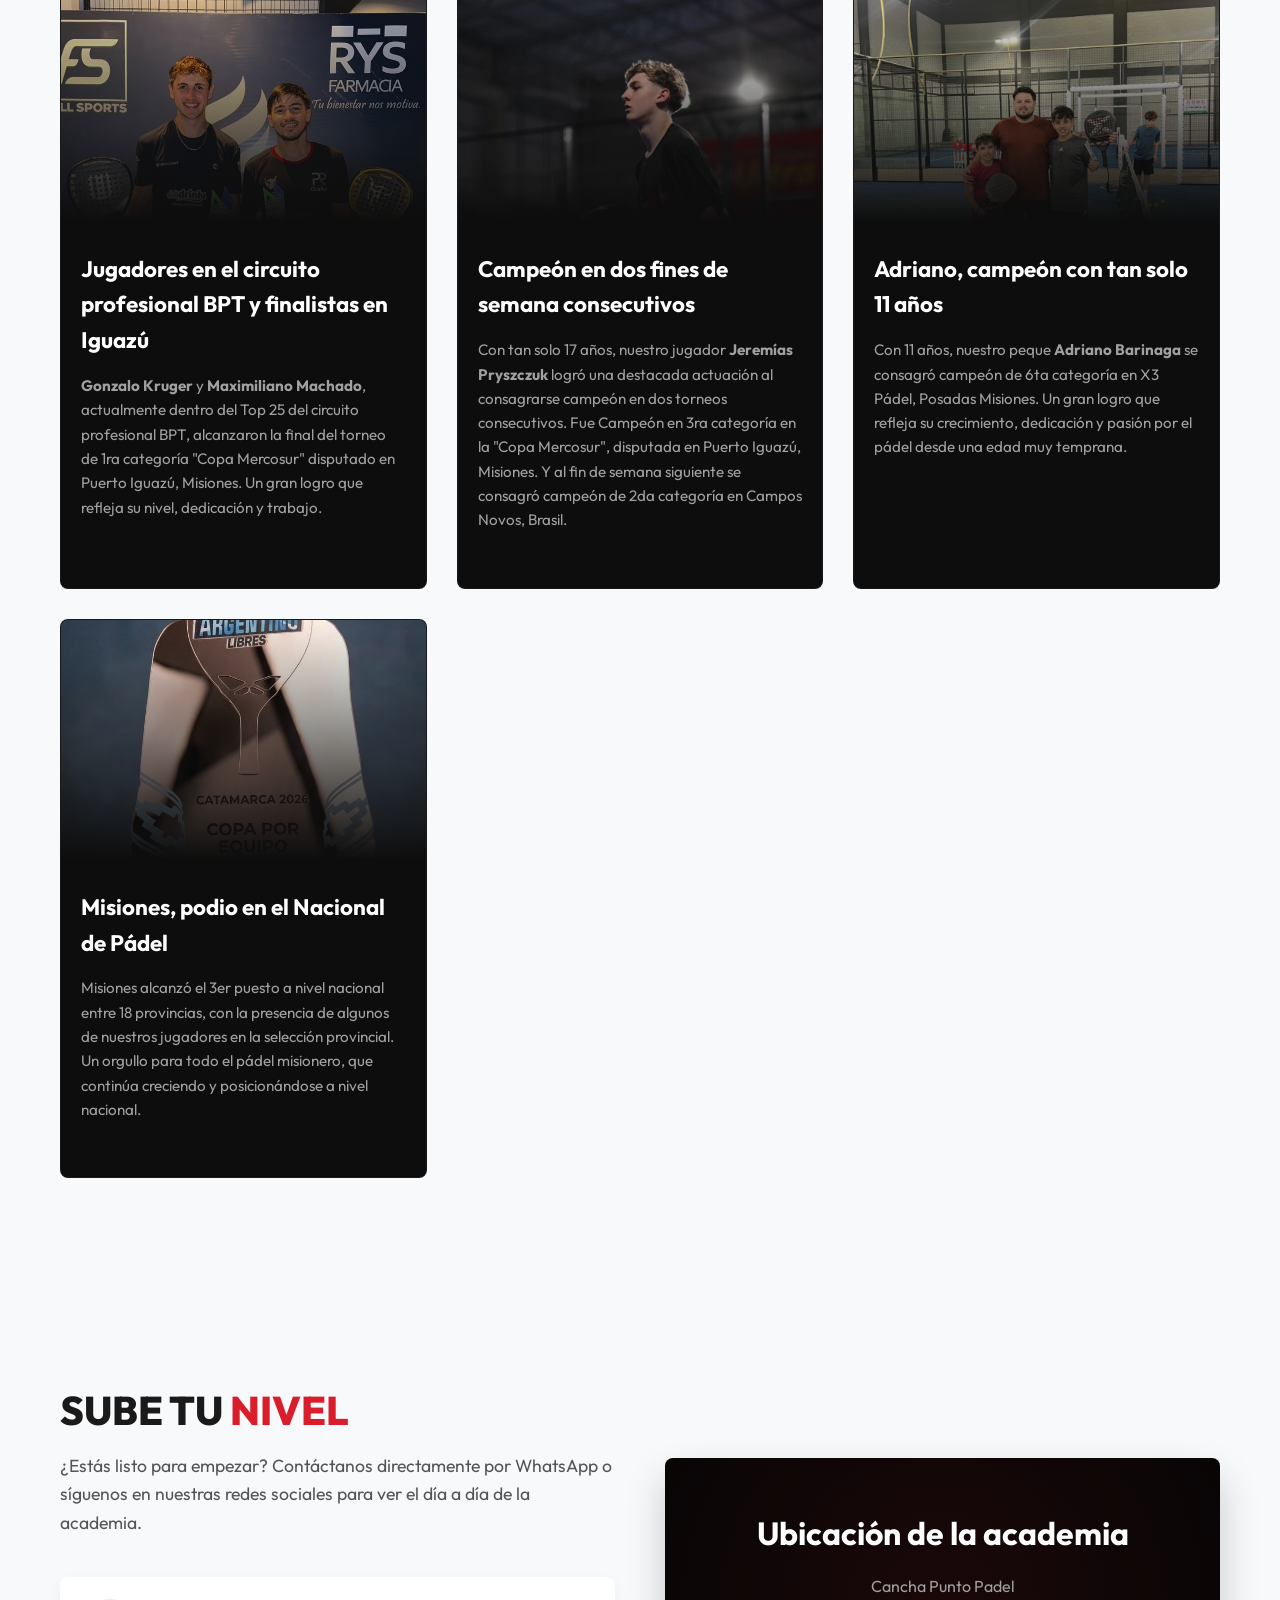
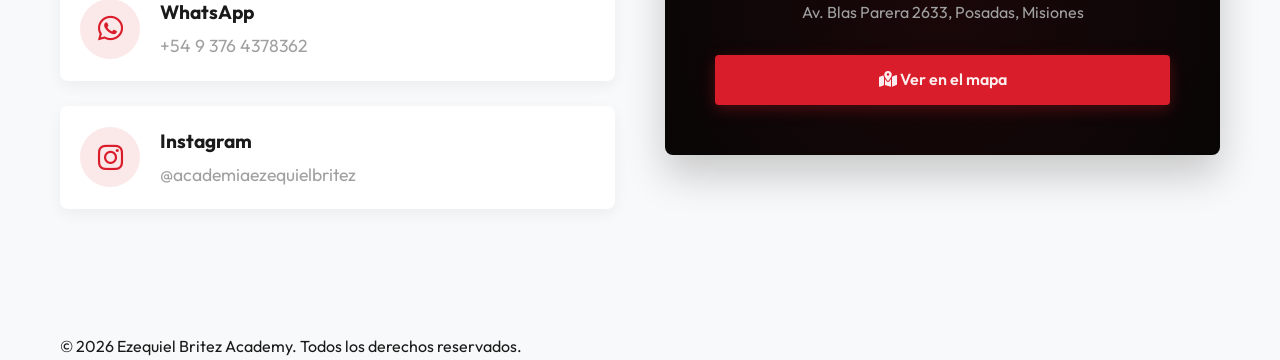
==== commit e1e42f10: "Add files via upload" ====
--- a/index.html
+++ b/index.html
@@ -66,7 +66,7 @@
         </video>
         <div class="hero-overlay"></div>
         <div class="hero-content">
-
+            <a href="#noticias" class="promo-badge" data-i18n="promo-news-badge">📰 Ver Noticias de la Academia</a>
             <h1 class="hero-title" data-i18n="hero-title">Academia de pádel de alto rendimiento<br><span class="text-red">Ezequiel Britez</span></h1>
             <p class="hero-subtitle" data-i18n="hero-subtitle">Formación de jugadores iniciantes - juveniles - profesionales. Clases individuales - grupos de entrenamiento - capacitación para profesores.</p>
             <a href="#servicios" class="btn btn-primary" data-i18n="hero-btn">Descubrí la academia</a>
@@ -208,19 +208,37 @@
             <div class="services-grid">
                 <!-- Noticia 1 -->
                 <div class="service-card">
-                    <div class="service-img" style="background-color: #ddd; background-image: url('assets/noticia-1.png?v=2');"></div>
-                    <div class="service-content">
-                        <h3 data-i18n="news1-title">Clasificación al Nacional Catamarca 2026</h3>
-                        <p data-i18n="news1-desc">Nuestros alumnos clasificaron para representar a Misiones en el Nacional Catamarca 2026: <strong>Sebastián Ramos</strong> (2da), <strong>Maximiliano Machado</strong> (2da), <strong>Matías Blanco</strong> (3ra), <strong>Jere Pryszczuk</strong> (3ra), <strong>Francisco Sosa</strong> (4ta), <strong>Guillermo Kuchaski</strong> (4ta), <strong>Martín Arrigoni</strong> (Seniors) y <strong>Tomás Sandoval</strong> (5ta). ¡Orgullo de la academia!</p>
+                    <div class="service-img" style="background-color: #333; background-image: url('assets/noticia-1.jpeg?v=4');"></div>
+                    <div class="service-content">
+                        <h3 data-i18n="news1-title">Jugadores en el circuito profesional BPT y finalistas en Iguazú</h3>
+                        <p data-i18n="news1-desc"><strong>Gonzalo Kruger</strong> y <strong>Maximiliano Machado</strong>, actualmente dentro del Top 25 del circuito profesional BPT, alcanzaron la final del torneo de 1ra categoría "Copa Mercosur" disputado en Puerto Iguazú, Misiones. Un gran logro que refleja su nivel, dedicación y trabajo.</p>
                     </div>
                 </div>
 
                 <!-- Noticia 2 -->
                 <div class="service-card">
-                    <div class="service-img" style="background-color: #ddd; background-image: url('assets/noticia-2.png?v=2');"></div>
-                    <div class="service-content">
-                        <h3 data-i18n="news2-title">Jugadores en el Circuito Profesional BPT</h3>
-                        <p data-i18n="news2-desc">Acompañamos a nuestros jugadores en el circuito profesional. Próxima parada: <strong>Maximiliano Machado</strong> y <strong>Gonzalo Kruger</strong> representarán a la academia en el próximo BPT Santa María, Brasil.</p>
+                    <div class="service-img" style="background-color: #333; background-image: url('assets/noticia-2.jpeg?v=4');"></div>
+                    <div class="service-content">
+                        <h3 data-i18n="news2-title">Campeón en dos fines de semana consecutivos</h3>
+                        <p data-i18n="news2-desc">Con tan solo 17 años, nuestro jugador <strong>Jeremías Pryszczuk</strong> logró una destacada actuación al consagrarse campeón en dos torneos consecutivos. Fue Campeón en 3ra categoría en la "Copa Mercosur", disputada en Puerto Iguazú, Misiones. Y al fin de semana siguiente se consagró campeón de 2da categoría en Campos Novos, Brasil.</p>
+                    </div>
+                </div>
+
+                <!-- Noticia 3 -->
+                <div class="service-card">
+                    <div class="service-img" style="background-color: #333; background-image: url('assets/noticia-3.jpeg?v=4');"></div>
+                    <div class="service-content">
+                        <h3 data-i18n="news3-title">Adriano, campeón con tan solo 11 años</h3>
+                        <p data-i18n="news3-desc">Con 11 años, nuestro peque <strong>Adriano Barinaga</strong> se consagró campeón de 6ta categoría en X3 Pádel, Posadas Misiones. Un gran logro que refleja su crecimiento, dedicación y pasión por el pádel desde una edad muy temprana.</p>
+                    </div>
+                </div>
+
+                <!-- Noticia 4 -->
+                <div class="service-card">
+                    <div class="service-img" style="background-color: #333; background-image: url('assets/noticia-4.jpeg?v=4');"></div>
+                    <div class="service-content">
+                        <h3 data-i18n="news4-title">Misiones, podio en el Nacional de Pádel</h3>
+                        <p data-i18n="news4-desc">Misiones alcanzó el 3er puesto a nivel nacional entre 18 provincias, con la presencia de algunos de nuestros jugadores en la selección provincial. Un orgullo para todo el pádel misionero, que continúa creciendo y posicionándose a nivel nacional.</p>
                     </div>
                 </div>
             </div>
--- a/style.css
+++ b/style.css
@@ -283,15 +283,23 @@
     display: inline-block;
     background-color: var(--primary-red);
     color: var(--white);
-    padding: 6px 16px;
+    padding: 8px 20px;
     border-radius: 30px;
     font-weight: 800;
     font-size: 0.85rem;
-    margin-bottom: 40px;
+    margin-bottom: 30px;
     text-transform: uppercase;
     letter-spacing: 1px;
     box-shadow: 0 4px 15px rgba(217, 29, 42, 0.4);
     animation: pulse-badge 2s infinite;
+    text-decoration: none;
+    cursor: pointer;
+    transition: var(--transition);
+}
+
+.promo-badge:hover {
+    transform: scale(1.08);
+    background-color: var(--primary-red-hover);
 }
 
 @keyframes pulse-badge {
